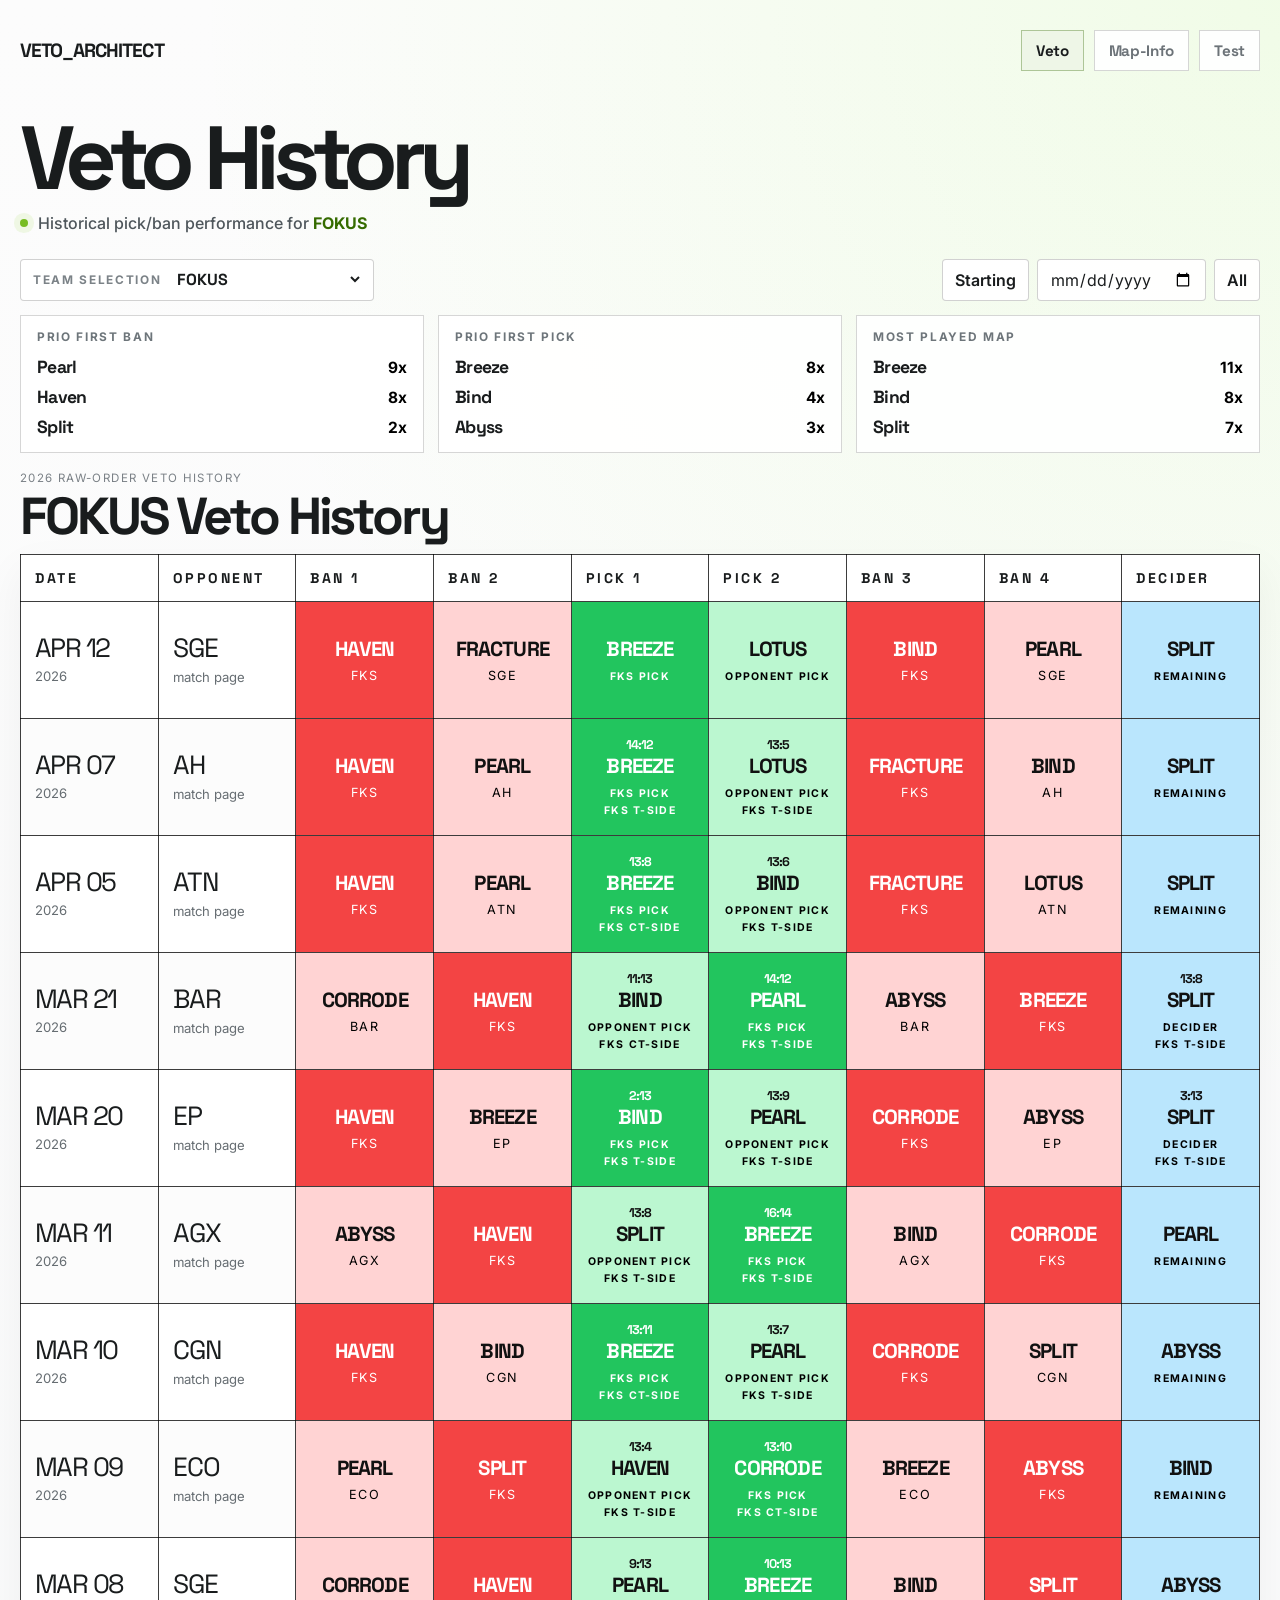
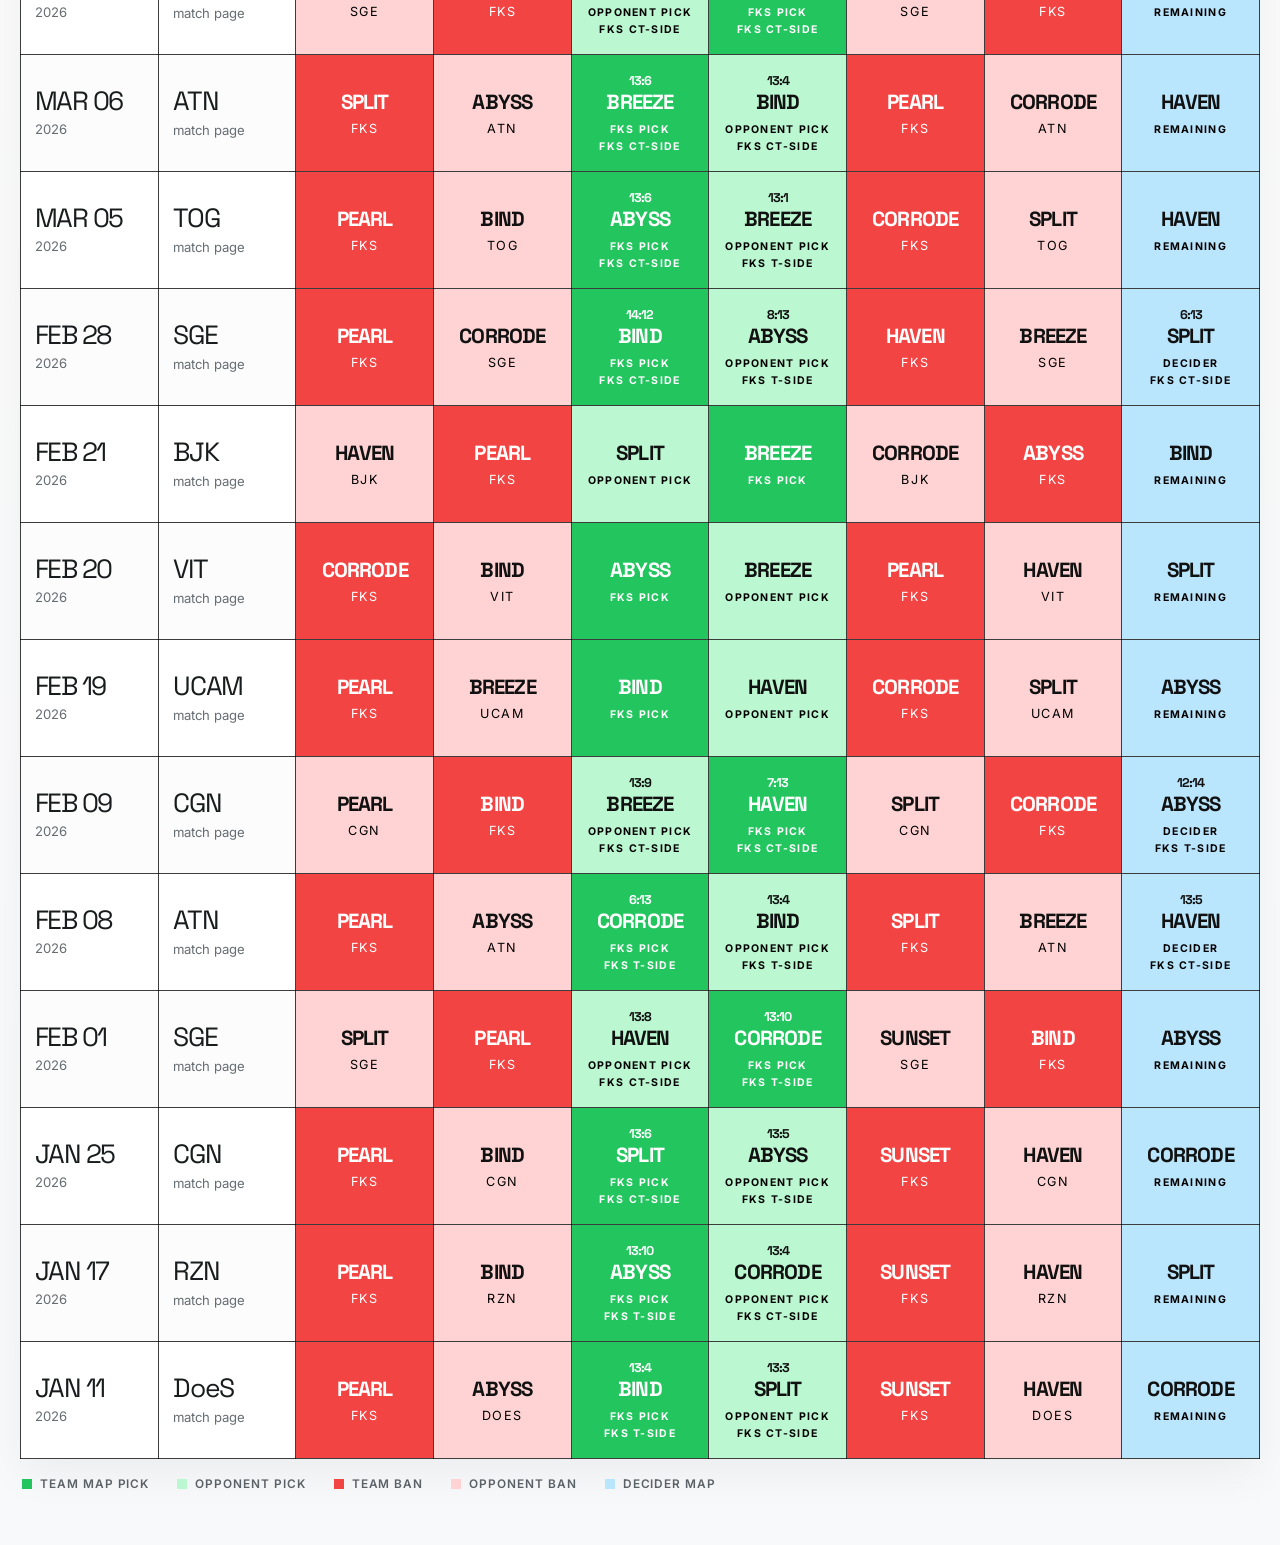
==== index.html @ ed79a69a "remove SGE and RZN; fix UCAM Breeze site-stats 404 SGE and RZN are not in VCL EMEA 2026 Stage 2. Rem" ====
<!doctype html>
<html lang="en">
  <head>
    <meta charset="UTF-8" />
    <meta name="viewport" content="width=device-width, initial-scale=1.0" />
    <title>Veto History Viewer</title>
    <link rel="preconnect" href="https://fonts.googleapis.com" />
    <link rel="preconnect" href="https://fonts.gstatic.com" crossorigin />
    <link
      href="https://fonts.googleapis.com/css2?family=Space+Grotesk:wght@500;700&family=Inter:wght@400;500;600;700&display=swap"
      rel="stylesheet"
    />
    <link rel="stylesheet" href="./styles.css?v=20260416d" />
  </head>
  <body>
    <div class="page-shell">
      <header class="masthead">
        <div class="brand-row">
          <div class="brand">VETO_ARCHITECT</div>
          <nav class="topnav" aria-label="Primary">
            <button class="view-tab active" id="view-veto" type="button">Veto</button>
            <button class="view-tab" id="view-map" type="button">Map-Info</button>
            <button class="view-tab" id="view-test" type="button">Test</button>
          </nav>
        </div>
      </header>

      <div class="data-error-bar hidden" id="data-error-bar" role="alert">
        <span class="data-error-icon">⚠</span>
        <span class="data-error-msg" id="data-error-msg"></span>
        <button class="data-error-dismiss" id="data-error-dismiss" type="button" aria-label="Dismiss errors">✕</button>
      </div>

      <header class="hero">
        <h1 id="hero-title">Veto History</h1>
        <p class="status-line">
          <span class="status-dot"></span>
          <span id="hero-copy">Historical pick/ban performance for <span class="team-accent" id="hero-team">FOKUS</span></span>
        </p>
      </header>

      <main class="panel">
        <section class="toolbar" id="main-toolbar">
          <div class="toolbar-left">
            <label class="team-select-shell" for="team-select">
              <span class="team-select-label">Team Selection</span>
              <select class="team-select" id="team-select"></select>
            </label>
          </div>
          <div class="side-controls hidden" id="side-controls" aria-label="Side view selector">
            <button class="side-button active" id="side-ct" type="button">CT</button>
            <button class="side-button" id="side-t" type="button">T</button>
          </div>
          <div class="timeframe-controls" id="timeframe-controls">
            <button class="timeframe-button" id="start-button" type="button">Starting</button>
            <input class="timeframe-input" id="start-date" type="date" />
            <button class="timeframe-reset" id="reset-date" type="button">All</button>
          </div>
        </section>

        <section class="table-wrap" id="veto-view">
          <div class="insight-grid" id="insight-grid">
            <article class="insight-card">
              <p class="insight-label">Prio First Ban</p>
              <div class="insight-list" id="first-ban-list"></div>
            </article>
            <article class="insight-card">
              <p class="insight-label">Prio First Pick</p>
              <div class="insight-list" id="first-pick-list"></div>
            </article>
            <article class="insight-card">
              <p class="insight-label">Most Played Map</p>
              <div class="insight-list" id="most-played-list"></div>
            </article>
          </div>

          <div class="table-headline">
            <div>
              <p class="eyebrow" id="table-subtitle">2026 series</p>
              <h2 id="table-title">Veto History</h2>
            </div>
          </div>

          <div class="table-scroll">
            <table class="history-table">
              <thead>
                <tr>
                  <th>Date</th>
                  <th>Opponent</th>
                  <th>Ban 1</th>
                  <th>Ban 2</th>
                  <th>Pick 1</th>
                  <th>Pick 2</th>
                  <th>Ban 3</th>
                  <th>Ban 4</th>
                  <th>Decider</th>
                </tr>
              </thead>
              <tbody id="history-body"></tbody>
            </table>
          </div>

          <div class="legend legend-bottom">
            <span class="legend-item"><span class="legend-swatch legend-team"></span>Team Map Pick</span>
            <span class="legend-item"><span class="legend-swatch legend-opp-pick"></span>Opponent Pick</span>
            <span class="legend-item"><span class="legend-swatch legend-team-ban"></span>Team Ban</span>
            <span class="legend-item"><span class="legend-swatch legend-opp-ban"></span>Opponent Ban</span>
            <span class="legend-item"><span class="legend-swatch legend-decider"></span>Decider Map</span>
          </div>
        </section>

        <section class="map-info-view hidden" id="map-view">
          <div class="map-warning hidden" id="map-warning"></div>
          <div class="map-info-toolbar" id="map-info-toolbar">
            <div>
              <p class="eyebrow" id="map-module-eyebrow">Sniper First-Kill Heatmaps</p>
              <h2 class="map-info-title" id="map-info-title">Map Info</h2>
              <p class="map-info-copy" id="map-info-copy"></p>
            </div>
            <div class="map-controls">
              <div class="map-kill-legend-box"><span class="kill-legend-red">RED</span> = KILLER - <span class="kill-legend-blue">BLUE</span> = VICTIM</div>
              <details class="player-filter-shell" id="player-filter-shell">
                <summary class="player-filter-summary-row">
                  <span class="map-select-label">Players</span>
                  <span class="player-filter-summary" id="player-filter-summary">All</span>
                </summary>
                <div class="player-filter-menu">
                  <div class="player-filter-actions">
                    <button class="player-filter-action" id="player-filter-all" type="button">All</button>
                    <button class="player-filter-action" id="player-filter-none" type="button">None</button>
                  </div>
                  <div class="player-filter-list" id="player-filter-list"></div>
                </div>
              </details>
              <label class="map-select-shell" for="fk-type-select">
                <span class="map-select-label">FK Type</span>
                <select class="map-select" id="fk-type-select">
                  <option value="operator">Sniper FK</option>
                  <option value="all">All FK</option>
                </select>
              </label>
              <label class="map-select-shell" for="map-select">
                <span class="map-select-label">Map</span>
                <select class="map-select" id="map-select"></select>
              </label>
            </div>
          </div>

          <div class="map-placeholder hidden" id="map-placeholder"></div>

          <div class="heatmap-grid" id="heatmap-grid">
            <article class="heatmap-card">
              <div class="heatmap-card-head">
                <div>
                  <p class="heatmap-side-label heatmap-side-label-ct" id="ct-side-label">CT-SIDE</p>
                  <h3 id="ct-heat-title">Sniper First-Kill Positions</h3>
                </div>
                <p class="heatmap-count" id="ct-count">0 samples</p>
              </div>
              <div class="heatmap-canvas-wrap">
                <div class="heatmap-canvas" id="ct-heatmap"></div>
              </div>
            </article>

            <article class="heatmap-card">
              <div class="heatmap-card-head">
                <div>
                  <p class="heatmap-side-label heatmap-side-label-t" id="t-side-label">T-SIDE</p>
                  <h3 id="t-heat-title">Sniper First-Kill Positions</h3>
                </div>
                <p class="heatmap-count" id="t-count">0 samples</p>
              </div>
              <div class="heatmap-canvas-wrap">
                <div class="heatmap-canvas" id="t-heatmap"></div>
              </div>
            </article>
          </div>

          <div class="map-sample-card" id="map-sample-card"></div>

          <div class="defensive-module hidden" id="defensive-module">
            <div class="defensive-header">
              <div>
                <h2 class="map-info-title" id="defensive-title"></h2>
              </div>
              <div class="defensive-controls">
                <span id="fks-new-roster-hint" class="fks-new-roster-hint hidden">NEW ROSTER shows only the data of games where cullum played</span>
                <button type="button" id="fks-new-roster-btn" class="fks-new-roster-btn hidden">NEW ROSTER</button>
                <label class="map-select-shell" for="defensive-map-select">
                  <span class="map-select-label">Map</span>
                  <select class="map-select" id="defensive-map-select"></select>
                </label>
              </div>
            </div>
            <div class="defensive-panels" id="defensive-panels"></div>
            <div class="defensive-player-controls" id="defensive-player-controls">
              <button class="defensive-player-action" id="defensive-player-all" type="button">All</button>
              <button class="defensive-player-action" id="defensive-player-none" type="button">None</button>
              <div class="defensive-player-row" id="defensive-player-row"></div>
            </div>
            <div class="map-sample-card" id="defensive-sample-card"></div>
          </div>
        </section>

      </main>
    </div>

    <script src="./data.js?v=20260420a"></script>
    <script src="./pick-meta.js?v=20260420a"></script>
    <script src="./extra-data.js?v=20260420a"></script>
    <script src="./extra-pick-meta.js?v=20260420a"></script>
    <script src="./extra-score-meta.js?v=20260420a"></script>
    <script src="./extra-row-meta.js?v=20260420a"></script>
    <script src="./map-info-data.js?v=20260420a"></script>
    <script src="./extra-map-info-data.js?v=20260420a"></script>
    <script src="./defensive-early-data.js?v=20260420a"></script>
    <script src="./map-control-data.js?v=20260420a"></script>
    <script src="./fks-map-control-data.js?v=20260420a"></script>
    <script src="./ep-map-control-data.js?v=20260512a"></script>
    <script src="./jl-map-control-data.js?v=20260513a"></script>
    <script src="./wip-map-control-data.js?v=20260513a"></script>
    <script src="./nvj-map-control-data.js?v=20260513b"></script>
    <script src="./tl-map-control-data.js?v=20260513b"></script>
    <script src="./m1r-map-control-data.js?v=20260513b"></script>
    <script src="./bar-map-control-data.js?v=20260513c"></script>
    <script src="./bjk-map-control-data.js?v=20260513c"></script>
    <script src="./rb-map-control-data.js?v=20260513c"></script>
    <script src="./ucam-map-control-data.js?v=20260513c"></script>
    <script src="./app.js?v=20260513c"></script>
  </body>
</html>
---- styles.css ----
:root {
  --bg: #f8f9fa;
  --surface: #ffffff;
  --surface-low: #f3f4f5;
  --surface-high: #e1e3e4;
  --ink: #191c1d;
  --muted: #666d72;
  --accent: #356b00;
  --accent-soft: rgba(158, 255, 81, 0.12);
  --ban-team: #f34444;
  --ban-opp: #ffd3d3;
  --pick-team: #22c55e;
  --pick-opp: #bbf7d0;
  --decider: #bae6fd;
  --black-line: rgba(0, 0, 0, 0.76);
}

* {
  box-sizing: border-box;
}

html {
  color-scheme: light;
}

body {
  margin: 0;
  min-height: 100vh;
  font-family: "Inter", sans-serif;
  color: var(--ink);
  background:
    radial-gradient(circle at top right, var(--accent-soft), transparent 32%),
    linear-gradient(180deg, #fcfcfc 0%, var(--bg) 100%);
}

.brand,
.hero h1,
.table-headline h2,
.history-table th,
.date-label,
.opponent-name,
.map-name {
  font-family: "Space Grotesk", sans-serif;
}

.brand {
  font-size: 1.2rem;
  font-weight: 700;
  letter-spacing: -0.05em;
}

.topnav {
  display: flex;
  align-items: center;
  gap: 10px;
}

.view-tab {
  border: 1px solid rgba(0, 0, 0, 0.16);
  background: rgba(255, 255, 255, 0.94);
  color: #6c7378;
  font-family: "Space Grotesk", sans-serif;
  font-size: 0.95rem;
  font-weight: 700;
  letter-spacing: -0.02em;
  padding: 10px 14px;
  cursor: pointer;
}

.view-tab.active {
  color: var(--ink);
  background: #eef6e7;
  border-color: rgba(53, 107, 0, 0.35);
}

.page-shell {
  width: min(1480px, calc(100vw - 40px));
  margin: 0 auto;
  padding: 18px 0 54px;
}

.masthead {
  margin-bottom: 28px;
}

.brand-row {
  min-height: 64px;
  display: flex;
  align-items: center;
  justify-content: space-between;
  gap: 20px;
}

.hero {
  padding: 8px 0 26px;
}

.hero h1 {
  margin: 0;
  font-size: clamp(3.7rem, 7vw, 5.8rem);
  line-height: 0.9;
  letter-spacing: -0.08em;
}

.status-line {
  margin: 14px 0 0;
  display: flex;
  align-items: center;
  gap: 10px;
  color: #4e565b;
  font-weight: 500;
}

.status-dot {
  width: 8px;
  height: 8px;
  border-radius: 50%;
  background: #77bc22;
  box-shadow: 0 0 0 6px rgba(144, 213, 63, 0.12);
}

.team-accent {
  color: var(--accent);
  font-weight: 700;
}

.panel {
  background: transparent;
  border: none;
  box-shadow: none;
}

.toolbar {
  display: flex;
  align-items: center;
  justify-content: space-between;
  gap: 20px;
  margin-bottom: 14px;
}

.toolbar-left {
  display: flex;
  align-items: center;
  gap: 14px;
  min-width: 260px;
}

.side-controls {
  display: inline-flex;
  align-items: center;
  gap: 8px;
}

.side-button {
  min-width: 74px;
  min-height: 42px;
  border: 1px solid rgba(0, 0, 0, 0.2);
  background: rgba(255, 255, 255, 0.95);
  color: #111;
  font-family: "Space Grotesk", sans-serif;
  font-size: 1.4rem;
  line-height: 1;
  font-weight: 700;
  cursor: pointer;
}

.side-button.active {
  background: #111;
  color: #fff;
  border-color: #111;
}

.team-select-shell,
.timeframe-button,
.timeframe-reset,
.timeframe-input {
  border: 1px solid rgba(0, 0, 0, 0.18);
  border-radius: 4px;
  min-height: 42px;
  background: rgba(255, 255, 255, 0.95);
  color: var(--ink);
}

.team-select-shell {
  display: inline-flex;
  align-items: center;
  gap: 12px;
  padding: 7px 10px 7px 12px;
}

.team-select-label,
.map-select-label {
  color: #7b8287;
  font-size: 0.74rem;
  font-weight: 700;
  letter-spacing: 0.14em;
  text-transform: uppercase;
}

.team-select,
.map-select {
  border: none;
  background: transparent;
  color: var(--ink);
  font-family: "Space Grotesk", sans-serif;
  font-size: 1rem;
  font-weight: 700;
  min-width: 190px;
}

.team-select:focus,
.map-select:focus {
  outline: none;
}

.timeframe-button:hover,
.timeframe-reset:hover {
  border-color: rgba(53, 107, 0, 0.28);
}

.timeframe-controls {
  display: inline-flex;
  align-items: center;
  gap: 8px;
  flex-wrap: wrap;
}

.timeframe-button,
.timeframe-reset {
  padding: 9px 12px;
  font: inherit;
  font-weight: 600;
  cursor: pointer;
}

.timeframe-input {
  min-width: 164px;
  padding: 9px 12px;
  font: inherit;
}

.table-wrap {
  background: transparent;
}

.insight-grid {
  display: grid;
  grid-template-columns: repeat(3, minmax(0, 1fr));
  gap: 14px;
  margin-bottom: 18px;
}

.insight-card {
  background: rgba(255, 255, 255, 0.94);
  border: 1px solid rgba(0, 0, 0, 0.16);
  padding: 14px 16px;
  min-height: 118px;
}

.insight-label {
  margin: 0 0 12px;
  color: #6d757a;
  font-size: 0.74rem;
  font-weight: 700;
  letter-spacing: 0.14em;
  text-transform: uppercase;
}

.insight-list {
  display: flex;
  flex-direction: column;
  gap: 8px;
}

.insight-row {
  display: flex;
  justify-content: space-between;
  align-items: baseline;
  gap: 12px;
}

.insight-map {
  font-family: "Space Grotesk", sans-serif;
  font-size: 1.1rem;
  font-weight: 700;
  letter-spacing: -0.04em;
}

.insight-count {
  color: #000000;
  font-size: 0.968rem;
  font-weight: 700;
}

.insight-empty {
  color: #7a8086;
  font-size: 0.9rem;
}

.table-headline {
  margin-bottom: 14px;
}

.eyebrow {
  margin: 0 0 8px;
  color: #7a8086;
  text-transform: uppercase;
  letter-spacing: 0.12em;
  font-size: 0.72rem;
}

.table-headline h2 {
  margin: 0;
  font-size: 3.25rem;
  line-height: 0.92;
  letter-spacing: -0.06em;
}

.table-scroll {
  overflow-x: auto;
  background: var(--surface);
  box-shadow: 0 16px 40px rgba(25, 28, 29, 0.05);
}

.history-table {
  width: 100%;
  min-width: 1180px;
  border-collapse: collapse;
  background: var(--surface);
  table-layout: fixed;
}

.history-table th,
.history-table td {
  border: 1px solid var(--black-line);
}

.history-table thead th {
  padding: 14px 14px;
  font-size: 0.88rem;
  text-transform: uppercase;
  letter-spacing: 0.18em;
  text-align: left;
  background: var(--surface);
}

.history-table tbody td {
  padding: 0;
  background: var(--surface);
  vertical-align: stretch;
}

.history-table tbody tr:nth-child(even) td {
  background: #fcfcfc;
}

.date-cell,
.opponent-cell-wrap {
  min-height: 116px;
  display: flex;
  flex-direction: column;
  justify-content: center;
  padding: 18px 14px;
}

.date-label {
  display: inline-block;
  font-size: 1.65rem;
  line-height: 0.88;
  letter-spacing: -0.06em;
}

.year-tag {
  display: block;
  margin-top: 7px;
  color: var(--muted);
  font-size: 0.82rem;
}

.opponent-cell {
  width: 150px;
}

.opponent-name {
  margin: 0;
  font-size: 1.65rem;
  line-height: 0.94;
  letter-spacing: -0.04em;
}

.source-link {
  display: inline-block;
  margin-top: 8px;
  color: var(--muted);
  font-size: 0.82rem;
  text-decoration: none;
}

.source-link:hover {
  color: var(--ink);
}

.map-cell {
  min-width: 144px;
}

.map-pill {
  min-height: 116px;
  display: flex;
  flex-direction: column;
  align-items: center;
  justify-content: center;
  padding: 12px 10px 10px;
  text-align: center;
  background-clip: padding-box;
}

.map-pill.team.ban {
  background: var(--ban-team);
}

.map-pill.opp.ban {
  background: var(--ban-opp);
}

.map-pill.team.pick {
  background: var(--pick-team);
}

.map-pill.opp.pick {
  background: var(--pick-opp);
}

.map-pill.decider {
  background: var(--decider);
}

.map-name {
  margin: 0;
  font-size: 1.28rem;
  line-height: 0.96;
  letter-spacing: -0.04em;
  color: #111111;
  text-transform: uppercase;
  font-weight: 700;
}

.map-pill.team.ban .map-name,
.map-pill.team.pick .map-name {
  color: #ffffff;
}

.map-score {
  margin: 0 0 6px;
  font-family: "Space Grotesk", sans-serif;
  font-size: 12.7px;
  line-height: 0.9;
  letter-spacing: -0.08em;
  font-weight: 700;
  color: #111111;
}

.map-pill.team.pick .map-score {
  color: #ffffff;
}

.step-meta,
.step-side {
  font-size: 0.66rem;
  text-transform: uppercase;
  letter-spacing: 0.12em;
  color: #000000;
  font-weight: 700;
}

.step-meta {
  margin-top: 10px;
}

.step-side {
  margin-top: 4px;
}

.map-pill.team.pick .step-meta,
.map-pill.team.pick .step-side {
  color: #ffffff;
}

.owner-tag {
  margin-top: 8px;
  font-size: 0.79rem;
  text-transform: uppercase;
  letter-spacing: 0.12em;
  color: #000000;
}

.map-pill.team.ban .owner-tag,
.map-pill.team.pick .owner-tag {
  color: #ffffff;
}

.hidden {
  display: none !important;
}

.map-info-view {
  display: flex;
  flex-direction: column;
  gap: 18px;
}

.defensive-module {
  display: flex;
  flex-direction: column;
  gap: 12px;
}

.defensive-header {
  display: flex;
  align-items: flex-end;
  justify-content: space-between;
  gap: 14px;
}

.defensive-controls {
  display: inline-flex;
  align-items: center;
  gap: 10px;
  flex-wrap: wrap;
  justify-content: flex-end;
}

.fks-new-roster-hint {
  font-size: 0.75rem;
  color: #667;
  font-style: italic;
  white-space: nowrap;
}

.fks-new-roster-btn {
  border: 1px solid rgba(0, 0, 0, 0.15);
  background: #f0f0f0;
  color: #aaa;
  font: inherit;
  font-size: 0.78rem;
  font-weight: 700;
  letter-spacing: 0.06em;
  min-height: 32px;
  padding: 5px 12px;
  cursor: pointer;
  border-radius: 4px;
}

.fks-new-roster-btn.active {
  background: #22c55e;
  color: #fff;
  border-color: #16a34a;
}

.defensive-panels {
  display: flex;
  flex-direction: column;
  gap: 14px;
}

.early-positioning-layout {
  position: relative;
}

.early-player-sidebar {
  position: absolute;
  right: 100%;
  top: 0;
  margin-right: 10px;
  width: 150px;
  display: flex;
  flex-direction: column;
  gap: 5px;
}

.early-player-actions {
  display: flex;
  gap: 5px;
  margin-bottom: 4px;
}

.defensive-topic {
  display: flex;
  flex-direction: column;
  gap: 8px;
}

.defensive-topic-title {
  margin: 0;
  font-family: "Space Grotesk", sans-serif;
  font-size: clamp(1.5rem, 2.3vw, 2.4rem);
  line-height: 1;
  letter-spacing: -0.03em;
  cursor: help;
}

.defensive-topic-grid {
  display: grid;
  grid-template-columns: repeat(3, minmax(0, 1fr));
  gap: 10px;
}

.defensive-topic-grid-support {
  grid-template-columns: repeat(2, minmax(0, 1fr));
}

.defensive-triple-columns {
  display: grid;
  grid-template-columns: repeat(3, minmax(0, 1fr));
  gap: 10px;
}

.rotation-player-chip-row {
  display: flex;
  flex-wrap: wrap;
  align-items: center;
  gap: 4px;
  padding: 6px 10px;
  border-bottom: 1px solid rgba(255,255,255,0.07);
}
.rotation-player-chip-row .early-player-sidebar {
  display: contents;
}
.rotation-player-chip-row .early-player-actions {
  display: flex;
  gap: 4px;
}

.rotation-window-controls {
  display: flex;
  flex-wrap: wrap;
  gap: 6px;
  margin-bottom: 8px;
}

.rotation-window-btn {
  padding: 4px 10px;
  font-size: 0.72rem;
  font-family: inherit;
  font-weight: 600;
  border: 1.5px solid rgba(0,0,0,0.3);
  border-radius: 4px;
  background: rgba(0,0,0,0.07);
  color: rgba(0,0,0,0.7);
  cursor: pointer;
  letter-spacing: 0.02em;
  transition: background 0.15s, color 0.15s, border-color 0.15s;
}

.rotation-window-btn:hover {
  background: rgba(0,0,0,0.13);
  border-color: rgba(0,0,0,0.5);
  color: rgba(0,0,0,0.9);
}

.rotation-window-btn.active {
  background: #2563eb;
  border-color: #1d4ed8;
  color: #fff;
  box-shadow: 0 0 0 1px #2563eb;
}

.rotation-svg {
  position: absolute;
  inset: 0;
  width: 100%;
  height: 100%;
  z-index: 2;
  pointer-events: none;
}

.defensive-support-columns {
  display: grid;
  grid-template-columns: repeat(2, minmax(0, 1fr));
  gap: 10px;
}

.defensive-card-compact .defensive-map-wrap {
  display: flex;
  justify-content: flex-start;
}

.defensive-card-compact .defensive-map {
  width: 35%;
}

.retake-site-chip-row {
  display: flex;
  align-items: center;
  flex-wrap: wrap;
  gap: 6px;
  margin-bottom: 6px;
}

.retake-site-chip {
  display: inline-flex;
  align-items: center;
  min-height: 20px;
  padding: 2px 8px;
  border: 1px solid rgba(0, 0, 0, 0.2);
  border-radius: 999px;
  background: rgba(255, 255, 255, 0.95);
  font-size: 0.72rem;
  font-weight: 700;
  letter-spacing: 0.04em;
}

.retake-site-chip-A {
  color: #b02b2b;
}

.retake-site-chip-B {
  color: #2454ca;
}

.retake-site-chip-C {
  color: #0d7c4b;
}

.retake-site-tag {
  position: absolute;
  z-index: 4;
  font-size: 0.58rem;
  font-weight: 800;
  letter-spacing: 0.03em;
  text-shadow: 0 1px 2px rgba(0, 0, 0, 0.45);
  pointer-events: none;
}

.retake-site-tag-A {
  color: #ffb6b6;
}

.retake-site-tag-B {
  color: #a7c5ff;
}

.retake-site-tag-C {
  color: #9bf0c8;
}

.retake-player-legend {
  position: absolute;
  bottom: 6px;
  right: 6px;
  z-index: 10;
  display: flex;
  flex-direction: column;
  gap: 3px;
  padding: 5px 7px;
  background: rgba(10, 10, 10, 0.72);
  border-radius: 4px;
  pointer-events: none;
}

.retake-legend-item {
  display: flex;
  align-items: center;
  gap: 5px;
}

.retake-legend-dot {
  width: 10px;
  height: 10px;
  border-radius: 50%;
  flex-shrink: 0;
  border: 1px solid rgba(255,255,255,0.5);
}

.retake-legend-name {
  font-size: 0.82rem;
  color: #e8e8e8;
  font-weight: 500;
  white-space: nowrap;
}

.site-stats-wrap {
  margin-bottom: 14px;
  width: 100%;
}

.site-stats-table {
  width: 100%;
  border-collapse: collapse;
  font-size: 0.9rem;
  font-family: inherit;
  table-layout: fixed;
}

.site-stats-table thead tr {
  border-bottom: 2px solid rgba(0, 0, 0, 0.18);
}

.site-stats-table th {
  padding: 6px 10px;
  text-align: left;
  font-size: 0.78rem;
  font-weight: 700;
  letter-spacing: 0.07em;
  color: #555;
  text-transform: uppercase;
  white-space: nowrap;
  border-right: 1px solid rgba(0, 0, 0, 0.13);
}

.site-stats-table th:last-child {
  border-right: none;
}

.site-stats-table td {
  padding: 6px 10px;
  white-space: nowrap;
  color: #1a1a1a;
  border-bottom: 1px solid rgba(0, 0, 0, 0.07);
  border-right: 1px solid rgba(0, 0, 0, 0.13);
}

.site-stats-table td:last-child {
  border-right: none;
}

.site-stats-table tbody tr:last-child td {
  border-bottom: none;
}

.sst-site {
  font-weight: 800;
  font-size: 1.02rem;
  width: 28px;
}

.sst-site-A { color: #c0302d; }
.sst-site-B { color: #2454ca; }
.sst-site-C { color: #0a7a45; }

.defensive-topic-divider {
  height: 1px;
  width: 100%;
  background: linear-gradient(90deg, rgba(0, 0, 0, 0.05), rgba(0, 0, 0, 0.28), rgba(0, 0, 0, 0.05));
}

.defensive-card {
  background: rgba(255, 255, 255, 0.97);
  border: 1px solid rgba(0, 0, 0, 0.2);
  padding: 8px;
}

.defensive-card-head {
  display: flex;
  justify-content: space-between;
  align-items: flex-start;
  gap: 10px;
  margin-bottom: 6px;
}

.defensive-card-head h3 {
  margin: 0;
  font-family: "Space Grotesk", sans-serif;
  font-size: 1.05rem;
  line-height: 1;
  letter-spacing: -0.04em;
}

.defensive-card-meta {
  margin: 0;
  color: #646c71;
  font-size: 0.78rem;
}

.defensive-map-wrap {
  display: block;
}

.defensive-map {
  position: relative;
  width: 100%;
  aspect-ratio: 1 / 1;
  border: 1px solid rgba(0, 0, 0, 0.24);
  background: #808080;
}

.defensive-map .heat-layer-frame {
  position: absolute;
}

.defensive-player-controls {
  display: flex;
  align-items: center;
  gap: 10px;
  flex-wrap: wrap;
}

.defensive-player-action {
  border: 1px solid rgba(0, 0, 0, 0.2);
  background: #f7f9fa;
  color: #21292d;
  font: inherit;
  font-size: 0.84rem;
  font-weight: 700;
  min-height: 30px;
  padding: 5px 10px;
  cursor: pointer;
}

.defensive-player-row {
  display: flex;
  align-items: center;
  gap: 8px;
  flex-wrap: wrap;
}

.defensive-player-chip {
  display: inline-flex;
  align-items: center;
  gap: 7px;
  border: 1px solid rgba(0, 0, 0, 0.2);
  background: rgba(255, 255, 255, 0.95);
  color: #1f2528;
  min-height: 30px;
  padding: 5px 10px;
  font-size: 0.99rem;
  font-weight: 600;
  cursor: pointer;
}

.defensive-player-chip.off {
  opacity: 0.35;
}

.defensive-player-chip-dot {
  width: 9.2px;
  height: 9.2px;
  border-radius: 50%;
  border: 1px solid rgba(255, 255, 255, 0.9);
  flex-shrink: 0;
}

.map-info-toolbar {
  display: flex;
  justify-content: space-between;
  align-items: flex-end;
  gap: 20px;
}

.map-controls {
  display: inline-flex;
  align-items: center;
  gap: 10px;
  flex-wrap: wrap;
  justify-content: flex-end;
}

.map-kill-legend-box {
  display: inline-flex;
  align-items: center;
  justify-content: center;
  min-height: 40px;
  padding: 8px 14px;
  border: 1px solid rgba(0, 0, 0, 0.18);
  border-radius: 4px;
  background: rgba(255, 255, 255, 0.95);
  color: #1f2528;
  font-size: 0.84rem;
  font-weight: 700;
  letter-spacing: 0.08em;
  text-transform: uppercase;
}

.kill-legend-red {
  color: #d61f1f;
}

.kill-legend-blue {
  color: #1d64d6;
}

.map-info-title {
  margin: 0;
  font-family: "Space Grotesk", sans-serif;
  font-size: 2.7rem;
  line-height: 0.95;
  letter-spacing: -0.06em;
}

.map-info-copy {
  margin: 10px 0 0;
  color: #61686d;
  font-size: 0.98rem;
}

.map-select-shell {
  display: inline-flex;
  align-items: center;
  gap: 12px;
  padding: 8px 12px;
  background: rgba(255, 255, 255, 0.95);
  border: 1px solid rgba(0, 0, 0, 0.18);
  border-radius: 4px;
}

.player-filter-shell {
  min-width: 220px;
  max-width: 260px;
  border: 1px solid rgba(0, 0, 0, 0.18);
  border-radius: 4px;
  background: rgba(255, 255, 255, 0.95);
}

.player-filter-shell > summary {
  list-style: none;
}

.player-filter-shell > summary::-webkit-details-marker {
  display: none;
}

.player-filter-summary-row {
  min-height: 40px;
  display: flex;
  align-items: center;
  justify-content: space-between;
  gap: 12px;
  padding: 8px 12px;
  cursor: pointer;
}

.player-filter-summary {
  color: #1f2528;
  font-family: "Space Grotesk", sans-serif;
  font-weight: 700;
  letter-spacing: -0.02em;
  font-size: 0.98rem;
}

.player-filter-menu {
  border-top: 1px solid rgba(0, 0, 0, 0.1);
  padding: 10px 12px;
  background: rgba(255, 255, 255, 0.98);
}

.player-filter-actions {
  display: flex;
  align-items: center;
  gap: 8px;
  margin-bottom: 10px;
}

.player-filter-action {
  border: 1px solid rgba(0, 0, 0, 0.18);
  background: #f7f9fa;
  color: #21292d;
  font: inherit;
  font-size: 0.82rem;
  font-weight: 700;
  min-height: 28px;
  padding: 4px 10px;
  cursor: pointer;
}

.player-filter-action:hover {
  border-color: rgba(53, 107, 0, 0.28);
}

.player-filter-list {
  display: flex;
  flex-direction: column;
  gap: 6px;
  max-height: 190px;
  overflow-y: auto;
  padding-right: 2px;
}

.player-filter-item {
  display: inline-flex;
  align-items: center;
  gap: 8px;
  color: #20272b;
  font-size: 0.86rem;
}

.player-filter-item .player-color-dot {
  width: 8px;
  height: 8px;
  border-radius: 50%;
  border: 1px solid rgba(255, 255, 255, 0.9);
}

.player-filter-item input {
  margin: 0;
}

.player-filter-empty {
  color: #70777c;
  font-size: 0.82rem;
}

.map-sample-card,
.map-warning,
.map-placeholder {
  background: rgba(255, 255, 255, 0.94);
  border: 1px solid rgba(0, 0, 0, 0.16);
  padding: 16px 18px;
}

.map-sample-card {
  margin-top: 18px;
}

.map-sample-label {
  margin: 0 0 12px;
  color: #70777c;
  font-size: 0.75rem;
  font-weight: 700;
  letter-spacing: 0.14em;
  text-transform: uppercase;
}

.sample-chip-list {
  display: flex;
  flex-wrap: wrap;
  gap: 8px;
}

.sample-chip {
  display: inline-flex;
  align-items: center;
  min-height: 30px;
  padding: 6px 10px;
  border: 1px solid rgba(0, 0, 0, 0.14);
  background: #f4f6f7;
  font-size: 0.82rem;
  color: #303538;
}

.data-error-bar {
  display: flex;
  align-items: flex-start;
  gap: 10px;
  padding: 8px 16px;
  background: #fff4f4;
  border-bottom: 1.5px solid rgba(155, 45, 45, 0.32);
  color: #7c2020;
  font-size: 0.82rem;
  line-height: 1.45;
}
.data-error-bar.hidden { display: none; }
.data-error-icon { flex-shrink: 0; margin-top: 1px; }
.data-error-msg { flex: 1; word-break: break-word; }
.data-error-dismiss {
  background: none;
  border: none;
  color: inherit;
  cursor: pointer;
  font-size: 0.9rem;
  line-height: 1;
  padding: 2px 4px;
  opacity: 0.65;
  flex-shrink: 0;
  margin-top: 1px;
}
.data-error-dismiss:hover { opacity: 1; }

.map-warning {
  color: #9b2d2d;
  background: #fff4f4;
  border-color: rgba(155, 45, 45, 0.22);
  line-height: 1.45;
  padding: 8px 12px;
  font-size: 0.86rem;
}

.calibration-panel {
  background: rgba(255, 255, 255, 0.96);
  border: 1px solid rgba(0, 0, 0, 0.16);
  padding: 16px 18px;
}

.calibration-head {
  display: flex;
  align-items: flex-start;
  justify-content: space-between;
  gap: 18px;
}

.calibration-title {
  margin: 0;
  font-family: "Space Grotesk", sans-serif;
  font-size: 1.5rem;
  line-height: 0.96;
  letter-spacing: -0.04em;
}

.calibration-copy {
  margin: 8px 0 0;
  color: #666d72;
}

.calibration-actions {
  display: flex;
  align-items: center;
  gap: 10px;
  flex-wrap: wrap;
}

.calibration-button {
  border: 1px solid rgba(0, 0, 0, 0.18);
  background: #eef6e7;
  color: var(--ink);
  font: inherit;
  font-weight: 700;
  min-height: 40px;
  padding: 8px 14px;
  cursor: pointer;
}

.calibration-button.secondary {
  background: rgba(255, 255, 255, 0.95);
}

.calibration-button.active {
  border-color: rgba(53, 107, 0, 0.35);
  box-shadow: inset 0 0 0 1px rgba(53, 107, 0, 0.12);
}

.calibration-export-wrap {
  margin-top: 16px;
}

.calibration-export-label {
  display: inline-block;
  margin-bottom: 8px;
  color: #6d757a;
  font-size: 0.74rem;
  font-weight: 700;
  letter-spacing: 0.14em;
  text-transform: uppercase;
}

.calibration-export {
  width: 100%;
  min-height: 124px;
  padding: 12px 14px;
  border: 1px solid rgba(0, 0, 0, 0.14);
  background: #f7f9fa;
  color: #1f2426;
  font: 500 0.84rem/1.45 ui-monospace, SFMono-Regular, Consolas, monospace;
  resize: vertical;
}

.map-placeholder h3 {
  margin: 0 0 8px;
  font-family: "Space Grotesk", sans-serif;
  font-size: 1.6rem;
  letter-spacing: -0.04em;
}

.map-placeholder p {
  margin: 0;
  color: #62696f;
}

.heatmap-grid {
  display: grid;
  grid-template-columns: repeat(2, minmax(0, 1fr));
  gap: 18px;
}

.heatmap-card {
  background: rgba(255, 255, 255, 0.97);
  border: 1px solid rgba(0, 0, 0, 0.16);
  padding: 16px;
}

.heatmap-card-head {
  display: flex;
  align-items: flex-start;
  justify-content: space-between;
  gap: 12px;
  margin-bottom: 14px;
}

.heatmap-card-head h3 {
  margin: 4px 0 0;
  font-family: "Space Grotesk", sans-serif;
  font-size: 0.84rem;
  line-height: 0.95;
  letter-spacing: -0.04em;
  text-transform: uppercase;
}

.heatmap-side-label {
  margin: 0;
  font-size: 1.01rem;
  font-weight: 700;
  letter-spacing: 0.04em;
  text-transform: uppercase;
}

.heatmap-side-label-ct {
  color: #1d64d6;
}

.heatmap-side-label-t {
  color: #d12b2b;
}

.heatmap-count {
  margin: 0;
  color: #1c4f17;
  font-size: 0.85rem;
  font-weight: 700;
}

.heatmap-canvas-wrap {
  position: relative;
}

.heatmap-canvas {
  position: relative;
  aspect-ratio: 1318 / 772;
  min-height: 0;
  overflow: hidden;
  background:
    linear-gradient(rgba(0, 0, 0, 0.07) 1px, transparent 1px),
    linear-gradient(90deg, rgba(0, 0, 0, 0.07) 1px, transparent 1px),
    radial-gradient(circle at 50% 50%, rgba(141, 219, 87, 0.2), transparent 44%),
    #f7f9fa;
  background-size: 12.5% 12.5%, 12.5% 12.5%, auto, auto;
  border: 1px solid rgba(0, 0, 0, 0.2);
}

.heatmap-canvas.has-map {
  background:
    linear-gradient(rgba(255, 255, 255, 0.08), rgba(255, 255, 255, 0.08)),
    #0b1014;
}

.heat-layer-frame.has-map {
  background:
    linear-gradient(rgba(255, 255, 255, 0.08), rgba(255, 255, 255, 0.08)),
    #0b1014;
}

.heat-layer {
  position: absolute;
  inset: 0;
  z-index: 2;
}

.heat-map-image {
  position: absolute;
  inset: 0;
  width: 100%;
  height: 100%;
  object-fit: contain;
  object-position: center;
  pointer-events: none;
  user-select: none;
  z-index: 0;
}

.heat-layer-frame {
  position: absolute;
}

.heat-layer-frame.rotate-cw {
  transform: rotate(90deg);
  transform-origin: center center;
}

.heat-links {
  position: absolute;
  inset: 0;
  width: 100%;
  height: 100%;
  pointer-events: none;
  z-index: 1;
}

.heat-link {
  stroke: rgba(255, 36, 36, 0.6);
  stroke-width: 3;
  vector-effect: non-scaling-stroke;
  stroke-linecap: round;
}

.heat-victim-point {
  position: absolute;
  width: 5px;
  height: 5px;
  transform: translate(-50%, -50%);
  border-radius: 999px;
  background: #24c6ff;
  box-shadow:
    0 0 0 1px rgba(255, 255, 255, 0.9),
    0 0 12px rgba(36, 198, 255, 0.9);
  pointer-events: none;
  z-index: 7;
}

.heat-victim-point::after {
  content: none;
}

.heat-point {
  position: absolute;
  width: 10px;
  height: 10px;
  transform: translate(-50%, -50%);
  border: 1.5px solid rgba(255, 255, 255, 0.92);
  border-radius: 999px;
  cursor: pointer;
  z-index: 4;
  background: #d61f1f;
  box-shadow: none;
}

.heat-point.calibration-enabled {
  cursor: grab;
  z-index: 8;
}

.heat-point.calibration-enabled:active {
  cursor: grabbing;
}

.heat-point-label {
  position: absolute;
  left: 50%;
  top: 50%;
  transform: translate(-50%, calc(-50% - 24px));
  display: inline-flex;
  align-items: center;
  justify-content: center;
  min-width: 22px;
  height: 22px;
  padding: 0 6px;
  border: 1px solid rgba(255, 255, 255, 0.86);
  background: rgba(10, 14, 18, 0.92);
  color: #ffffff;
  font-family: "Space Grotesk", sans-serif;
  font-size: 0.82rem;
  font-weight: 700;
  line-height: 1;
}

.heat-point::after {
  content: none;
}

.heat-point:hover {
  filter: saturate(1.15);
}

.heatmap-empty {
  display: grid;
  place-items: center;
  height: 100%;
  padding: 24px;
  text-align: center;
  color: #677076;
  font-size: 0.95rem;
  line-height: 1.45;
}

.heatmap-canvas.has-map .heatmap-empty {
  color: #eff5f9;
  text-shadow: 0 1px 2px rgba(0, 0, 0, 0.65);
}

.heatmap-canvas.has-map .heatmap-empty p {
  max-width: 260px;
  margin: 0;
  padding: 12px 14px;
  background: rgba(7, 11, 15, 0.5);
  border: 1px solid rgba(255, 255, 255, 0.14);
}

.legend-bottom {
  display: flex;
  flex-wrap: wrap;
  gap: 18px 28px;
  padding: 18px 2px 0;
}

.legend-item {
  display: inline-flex;
  align-items: center;
  gap: 8px;
  color: #5a6167;
  font-size: 0.74rem;
  font-weight: 600;
  text-transform: uppercase;
  letter-spacing: 0.08em;
}

.legend-swatch {
  width: 10px;
  height: 10px;
}

.legend-team {
  background: var(--pick-team);
}

.legend-opp-pick {
  background: var(--pick-opp);
}

.legend-team-ban {
  background: var(--ban-team);
}

.legend-opp-ban {
  background: var(--ban-opp);
}

.legend-decider {
  background: var(--decider);
}

@media (max-width: 1080px) {
  .brand-row,
  .toolbar {
    flex-direction: column;
    align-items: stretch;
  }

  .insight-grid {
    grid-template-columns: 1fr;
  }

  .map-info-toolbar,
  .heatmap-grid {
    grid-template-columns: 1fr;
    display: grid;
  }

  .defensive-header {
    flex-direction: column;
    align-items: stretch;
  }

  .map-controls {
    justify-content: flex-start;
  }

  .calibration-head {
    flex-direction: column;
  }
}

@media (max-width: 820px) {
  .page-shell {
    width: min(100vw - 20px, 1480px);
  }

  .topnav {
    flex-wrap: wrap;
    gap: 16px;
  }

  .hero h1 {
    font-size: clamp(3rem, 14vw, 4.4rem);
  }

  .heatmap-canvas {
    min-height: 0;
  }
}

/* ============================================================
   Post-Plant / Retake Module
   ============================================================ */

.postplant-view {
  padding-top: 4px;
}

.pp-module-head {
  margin-bottom: 20px;
}

.pp-subtitle {
  margin: 4px 0 10px;
  color: #4e565b;
  font-size: 0.88rem;
}

.pp-match-chips {
  display: flex;
  gap: 8px;
  flex-wrap: wrap;
}

.pp-match-chip {
  background: rgba(255, 255, 255, 0.94);
  border: 1px solid rgba(0, 0, 0, 0.16);
  padding: 3px 10px;
  font-size: 0.78rem;
  font-weight: 600;
  letter-spacing: 0.02em;
  color: var(--ink);
}

.pp-legend-bar {
  display: flex;
  align-items: center;
  gap: 14px;
  flex-wrap: wrap;
  margin-bottom: 20px;
}

.pp-legend-label {
  font-size: 0.72rem;
  font-weight: 700;
  text-transform: uppercase;
  letter-spacing: 0.12em;
  color: #7a8086;
}

.pp-legend-items {
  display: flex;
  gap: 14px;
  flex-wrap: wrap;
}

.pp-legend-item {
  display: flex;
  align-items: center;
  gap: 6px;
  font-size: 0.82rem;
  font-weight: 600;
  color: var(--ink);
}

.pp-legend-dot {
  width: 10px;
  height: 10px;
  border-radius: 50%;
  border: 1.5px solid rgba(0, 0, 0, 0.2);
  flex-shrink: 0;
}

.pp-grid {
  display: grid;
  grid-template-columns: 1fr 1fr;
  gap: 20px;
}

@media (max-width: 900px) {
  .pp-grid {
    grid-template-columns: 1fr;
  }
}

.pp-panel {
  background: rgba(255, 255, 255, 0.97);
  border: 1px solid rgba(0, 0, 0, 0.2);
  padding: 16px;
  display: flex;
  flex-direction: column;
  gap: 10px;
}

.pp-panel-head {
  display: flex;
  align-items: flex-start;
  justify-content: space-between;
  gap: 10px;
}

.pp-panel-eyebrow {
  margin: 0 0 4px;
  color: #7a8086;
  text-transform: uppercase;
  letter-spacing: 0.12em;
  font-size: 0.72rem;
}

.pp-panel-title {
  margin: 0;
  font-family: "Space Grotesk", sans-serif;
  font-size: 1.3rem;
  font-weight: 700;
  letter-spacing: -0.04em;
  line-height: 1;
}

.pp-panel-title--orange { color: #b37000; }
.pp-panel-title--blue   { color: #1e5f99; }

.pp-panel-count {
  font-size: 0.78rem;
  color: #7a8086;
  font-weight: 600;
  white-space: nowrap;
}

.pp-site-tabs {
  display: flex;
  gap: 4px;
  border-bottom: 1px solid rgba(0, 0, 0, 0.12);
}

.pp-site-tab {
  font: inherit;
  font-size: 0.8rem;
  font-weight: 700;
  letter-spacing: 0.04em;
  padding: 5px 12px;
  border: none;
  border-bottom: 2px solid transparent;
  background: transparent;
  color: #8a9098;
  cursor: pointer;
  margin-bottom: -1px;
}

.pp-site-tab.active {
  color: var(--ink);
  border-bottom-color: var(--accent);
}

.pp-site-tab.pp-tab--orange.active {
  border-bottom-color: #b37000;
}

.pp-map-wrap {
  position: relative;
  width: 100%;
  aspect-ratio: 1 / 1;
  background: #0b1014;
  border: 1px solid rgba(0, 0, 0, 0.3);
  overflow: hidden;
}

.pp-map-img {
  position: absolute;
  inset: 0;
  width: 100%;
  height: 100%;
  object-fit: contain;
  opacity: 0.85;
}

.pp-dot-layer {
  position: absolute;
  inset: 0;
}

.pp-dot {
  position: absolute;
  width: 10px;
  height: 10px;
  border-radius: 50%;
  border: 1.5px solid rgba(255, 255, 255, 0.7);
  transform: translate(-50%, -50%);
  cursor: pointer;
  transition: transform 0.1s;
}

.pp-dot:hover {
  transform: translate(-50%, -50%) scale(1.8);
  z-index: 10;
}

.pp-map-empty {
  position: absolute;
  inset: 0;
  display: flex;
  align-items: center;
  justify-content: center;
  font-size: 0.85rem;
  color: rgba(255, 255, 255, 0.3);
}

.pp-stat-row {
  display: flex;
  gap: 16px;
  font-size: 0.78rem;
  color: #7a8086;
}

.pp-stat-row strong {
  color: var(--ink);
}

.pp-tooltip {
  position: fixed;
  background: rgba(255, 255, 255, 0.98);
  border: 1px solid rgba(0, 0, 0, 0.18);
  box-shadow: 0 4px 16px rgba(0, 0, 0, 0.12);
  padding: 6px 10px;
  font-size: 0.76rem;
  line-height: 1.5;
  color: var(--ink);
  pointer-events: none;
  z-index: 100;
  max-width: 220px;
  display: none;
}
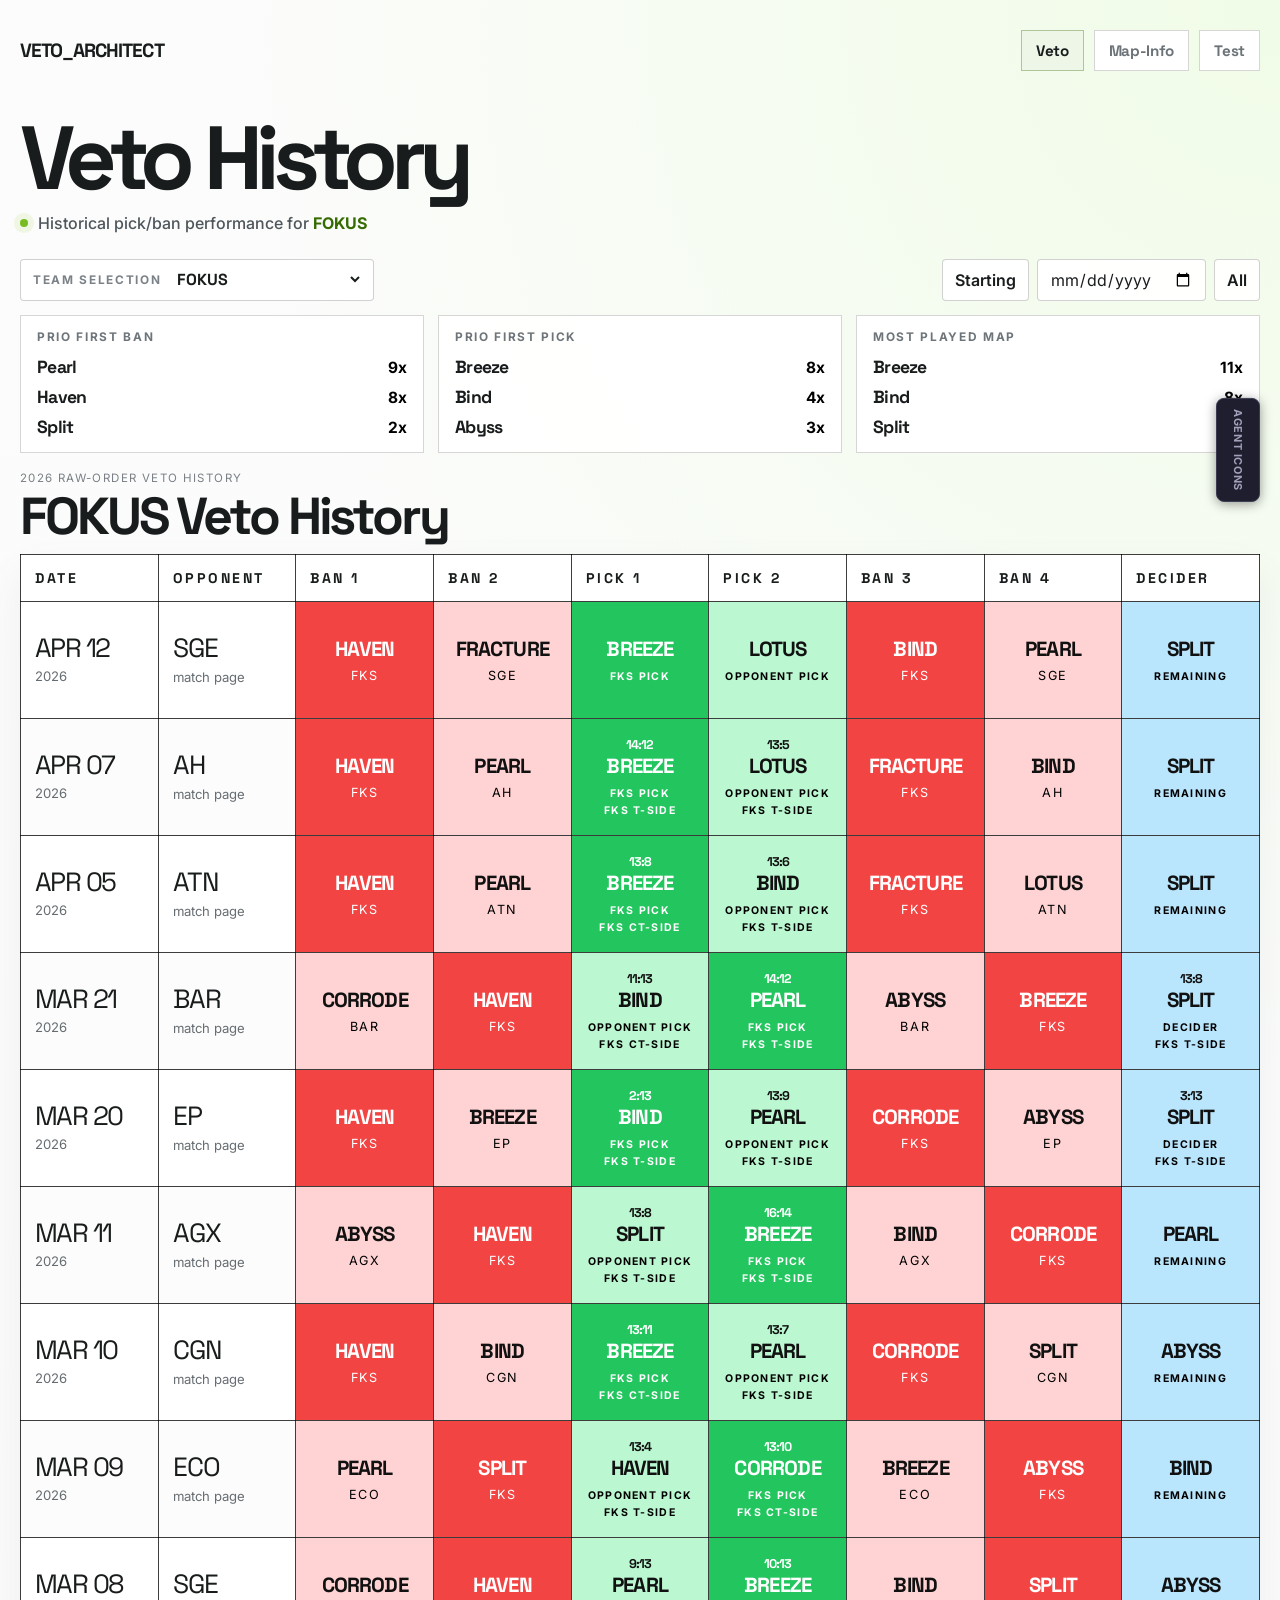
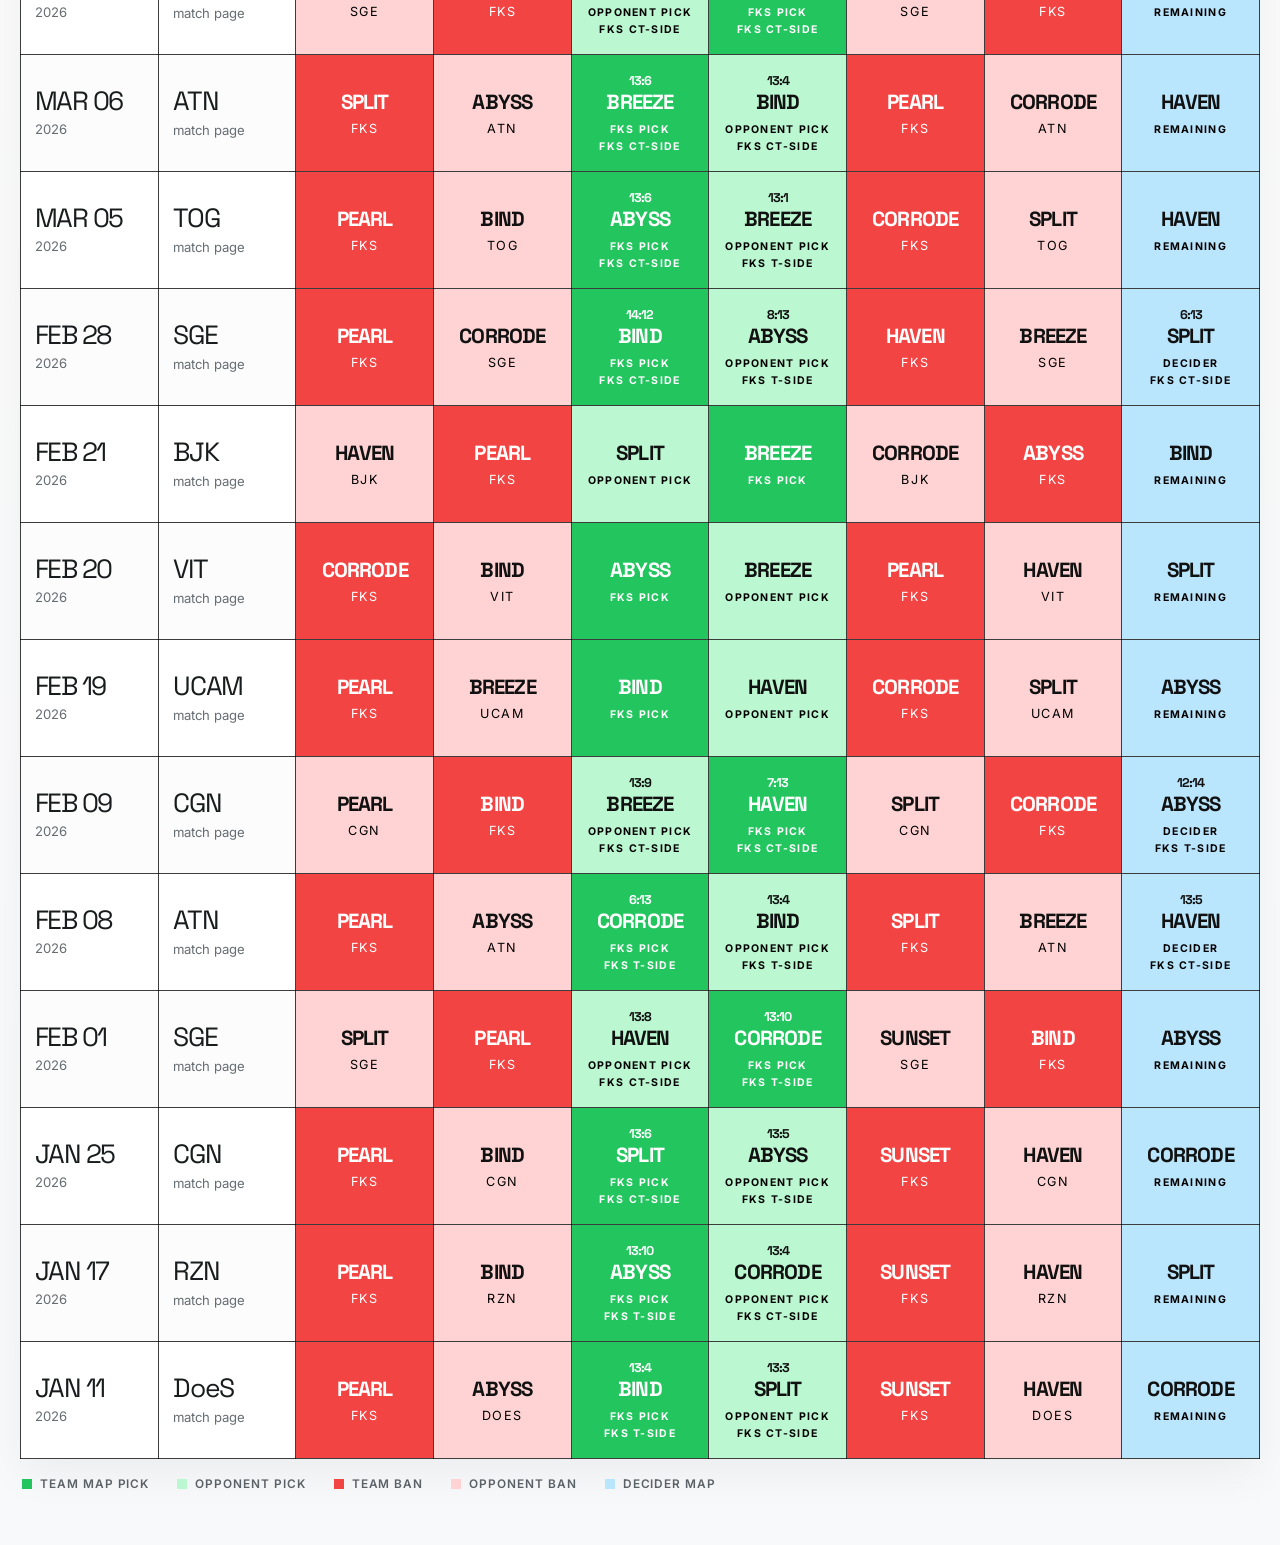
==== commit ca6eb5eb: "Fix player filter for rotation/retake panels; expand BJK veto history to 10 matches from Mar 1 Co-Au" ====
--- a/index.html
+++ b/index.html
@@ -180,8 +180,9 @@
 
           <div class="defensive-module hidden" id="defensive-module">
             <div class="defensive-header">
-              <div>
+              <div class="defensive-title-row">
                 <h2 class="map-info-title" id="defensive-title"></h2>
+                <button type="button" id="agents-btn" class="agents-btn hidden">AGENTS</button>
               </div>
               <div class="defensive-controls">
                 <span id="fks-new-roster-hint" class="fks-new-roster-hint hidden">NEW ROSTER shows only the data of games where cullum played</span>
@@ -207,7 +208,7 @@
 
     <script src="./data.js?v=20260420a"></script>
     <script src="./pick-meta.js?v=20260420a"></script>
-    <script src="./extra-data.js?v=20260420a"></script>
+    <script src="./extra-data.js?v=20260513d"></script>
     <script src="./extra-pick-meta.js?v=20260420a"></script>
     <script src="./extra-score-meta.js?v=20260420a"></script>
     <script src="./extra-row-meta.js?v=20260420a"></script>
@@ -226,6 +227,7 @@
     <script src="./bjk-map-control-data.js?v=20260513c"></script>
     <script src="./rb-map-control-data.js?v=20260513c"></script>
     <script src="./ucam-map-control-data.js?v=20260513c"></script>
+    <button type="button" id="agent-icon-btn" class="agent-icon-fab hidden" aria-label="Toggle agent icons">AGENT ICONS</button>
     <script src="./app.js?v=20260513c"></script>
   </body>
 </html>
--- a/styles.css
+++ b/styles.css
@@ -537,6 +537,40 @@
   white-space: nowrap;
 }
 
+.agent-icon-fab {
+  position: fixed;
+  right: 20px;
+  top: 50%;
+  transform: translateY(-50%);
+  z-index: 200;
+  background: #1e1e2e;
+  color: #a0a0b8;
+  border: 1.5px solid #3a3a52;
+  font: inherit;
+  font-size: 0.68rem;
+  font-weight: 700;
+  letter-spacing: 0.06em;
+  padding: 10px 14px;
+  cursor: pointer;
+  border-radius: 8px;
+  writing-mode: vertical-rl;
+  text-orientation: mixed;
+  box-shadow: 0 2px 12px rgba(0,0,0,0.4);
+  transition: background 0.15s, color 0.15s, border-color 0.15s;
+}
+
+.agent-icon-fab:hover {
+  background: #2a2a40;
+  color: #c0c0d8;
+}
+
+.agent-icon-fab.active {
+  background: #6366f1;
+  color: #fff;
+  border-color: #4f46e5;
+  box-shadow: 0 2px 16px rgba(99,102,241,0.5);
+}
+
 .fks-new-roster-btn {
   border: 1px solid rgba(0, 0, 0, 0.15);
   background: #f0f0f0;
@@ -555,6 +589,189 @@
   background: #22c55e;
   color: #fff;
   border-color: #16a34a;
+}
+
+.defensive-title-row {
+  display: flex;
+  align-items: center;
+  gap: 12px;
+}
+
+.agents-btn {
+  border: 1.5px solid #c0302d;
+  background: transparent;
+  color: #c0302d;
+  font: inherit;
+  font-size: 0.78rem;
+  font-weight: 700;
+  letter-spacing: 0.08em;
+  min-height: 28px;
+  padding: 3px 10px;
+  cursor: pointer;
+  border-radius: 3px;
+  transition: background 0.15s, color 0.15s;
+  white-space: nowrap;
+}
+
+.agents-btn:hover {
+  background: #c0302d;
+  color: #fff;
+}
+
+.agents-modal-overlay {
+  position: fixed;
+  inset: 0;
+  background: rgba(0, 0, 0, 0.55);
+  z-index: 9000;
+  display: flex;
+  align-items: center;
+  justify-content: center;
+  padding: 20px;
+}
+
+.agents-modal-overlay.hidden {
+  display: none;
+}
+
+.agents-modal {
+  background: #fff;
+  border-radius: 8px;
+  box-shadow: 0 8px 40px rgba(0, 0, 0, 0.28);
+  width: 100%;
+  max-width: 560px;
+  max-height: 80vh;
+  display: flex;
+  flex-direction: column;
+  overflow: hidden;
+}
+
+.agents-modal-header {
+  display: flex;
+  align-items: center;
+  justify-content: space-between;
+  padding: 14px 18px 12px;
+  border-bottom: 1px solid rgba(0, 0, 0, 0.1);
+  flex-shrink: 0;
+}
+
+.agents-modal-title {
+  font-size: 0.9rem;
+  font-weight: 800;
+  letter-spacing: 0.04em;
+  color: #111;
+  text-transform: uppercase;
+}
+
+.agents-modal-close {
+  background: none;
+  border: none;
+  font-size: 1rem;
+  color: #888;
+  cursor: pointer;
+  padding: 2px 6px;
+  line-height: 1;
+  border-radius: 3px;
+}
+
+.agents-modal-close:hover {
+  background: #f0f0f0;
+  color: #333;
+}
+
+.agents-modal-body {
+  overflow-y: auto;
+  padding: 12px 18px 16px;
+  display: flex;
+  flex-direction: column;
+  gap: 10px;
+}
+
+.agents-comp-row {
+  display: flex;
+  align-items: center;
+  gap: 14px;
+  padding: 8px 10px;
+  background: #f8f8f6;
+  border-radius: 6px;
+}
+
+.agents-comp-icons {
+  display: flex;
+  gap: 5px;
+  flex-shrink: 0;
+}
+
+.agent-icon-wrap {
+  position: relative;
+  display: inline-block;
+}
+
+.agent-icon {
+  width: 38px;
+  height: 38px;
+  border-radius: 4px;
+  object-fit: cover;
+  display: block;
+  background: #ddd;
+}
+
+.agent-icon-tooltip {
+  position: absolute;
+  bottom: calc(100% + 5px);
+  left: 50%;
+  transform: translateX(-50%);
+  background: rgba(0, 0, 0, 0.82);
+  color: #fff;
+  font-size: 0.7rem;
+  font-weight: 600;
+  white-space: nowrap;
+  padding: 3px 7px;
+  border-radius: 3px;
+  pointer-events: none;
+  opacity: 0;
+  transition: opacity 0.12s;
+  z-index: 1;
+}
+
+.agent-icon-wrap:hover .agent-icon-tooltip {
+  opacity: 1;
+}
+
+.agents-comp-meta {
+  display: flex;
+  flex-direction: column;
+  gap: 5px;
+  min-width: 0;
+}
+
+.agents-comp-count {
+  font-size: 0.8rem;
+  font-weight: 800;
+  color: #444;
+  letter-spacing: 0.03em;
+}
+
+.agents-comp-games {
+  display: flex;
+  flex-wrap: wrap;
+  gap: 4px;
+}
+
+.game-chip {
+  font-size: 0.72rem;
+  font-weight: 600;
+  background: rgba(0, 0, 0, 0.07);
+  color: #333;
+  padding: 2px 7px;
+  border-radius: 10px;
+  white-space: nowrap;
+}
+
+.agents-empty {
+  font-size: 0.85rem;
+  color: #888;
+  text-align: center;
+  padding: 20px 0;
 }
 
 .defensive-panels {
@@ -837,6 +1054,39 @@
 .sst-site-A { color: #c0302d; }
 .sst-site-B { color: #2454ca; }
 .sst-site-C { color: #0a7a45; }
+
+.site-stats-summary {
+  width: 100%;
+  border-collapse: collapse;
+  font-size: 0.85rem;
+  margin-top: 6px;
+  background: rgba(0, 0, 0, 0.03);
+  border-radius: 4px;
+}
+
+.site-stats-summary td {
+  padding: 5px 10px;
+  color: #1a1a1a;
+  border-bottom: 1px solid rgba(0, 0, 0, 0.07);
+}
+
+.site-stats-summary tbody tr:last-child td {
+  border-bottom: none;
+}
+
+.sst-summary-label {
+  font-size: 0.72rem;
+  font-weight: 700;
+  letter-spacing: 0.04em;
+  color: #555 !important;
+  width: 60%;
+}
+
+.sst-summary-val {
+  font-weight: 600;
+  text-align: right;
+  width: 40%;
+}
 
 .defensive-topic-divider {
   height: 1px;
@@ -1420,6 +1670,21 @@
   box-shadow: none;
 }
 
+.heat-point--icon {
+  width: 18px;
+  height: 18px;
+  border: none;
+  border-radius: 50%;
+  background-color: #111;
+  background-size: cover;
+  background-position: center;
+  outline-offset: 1px;
+}
+
+.heat-point--icon:hover {
+  filter: brightness(1.15);
+}
+
 .heat-point.calibration-enabled {
   cursor: grab;
   z-index: 8;
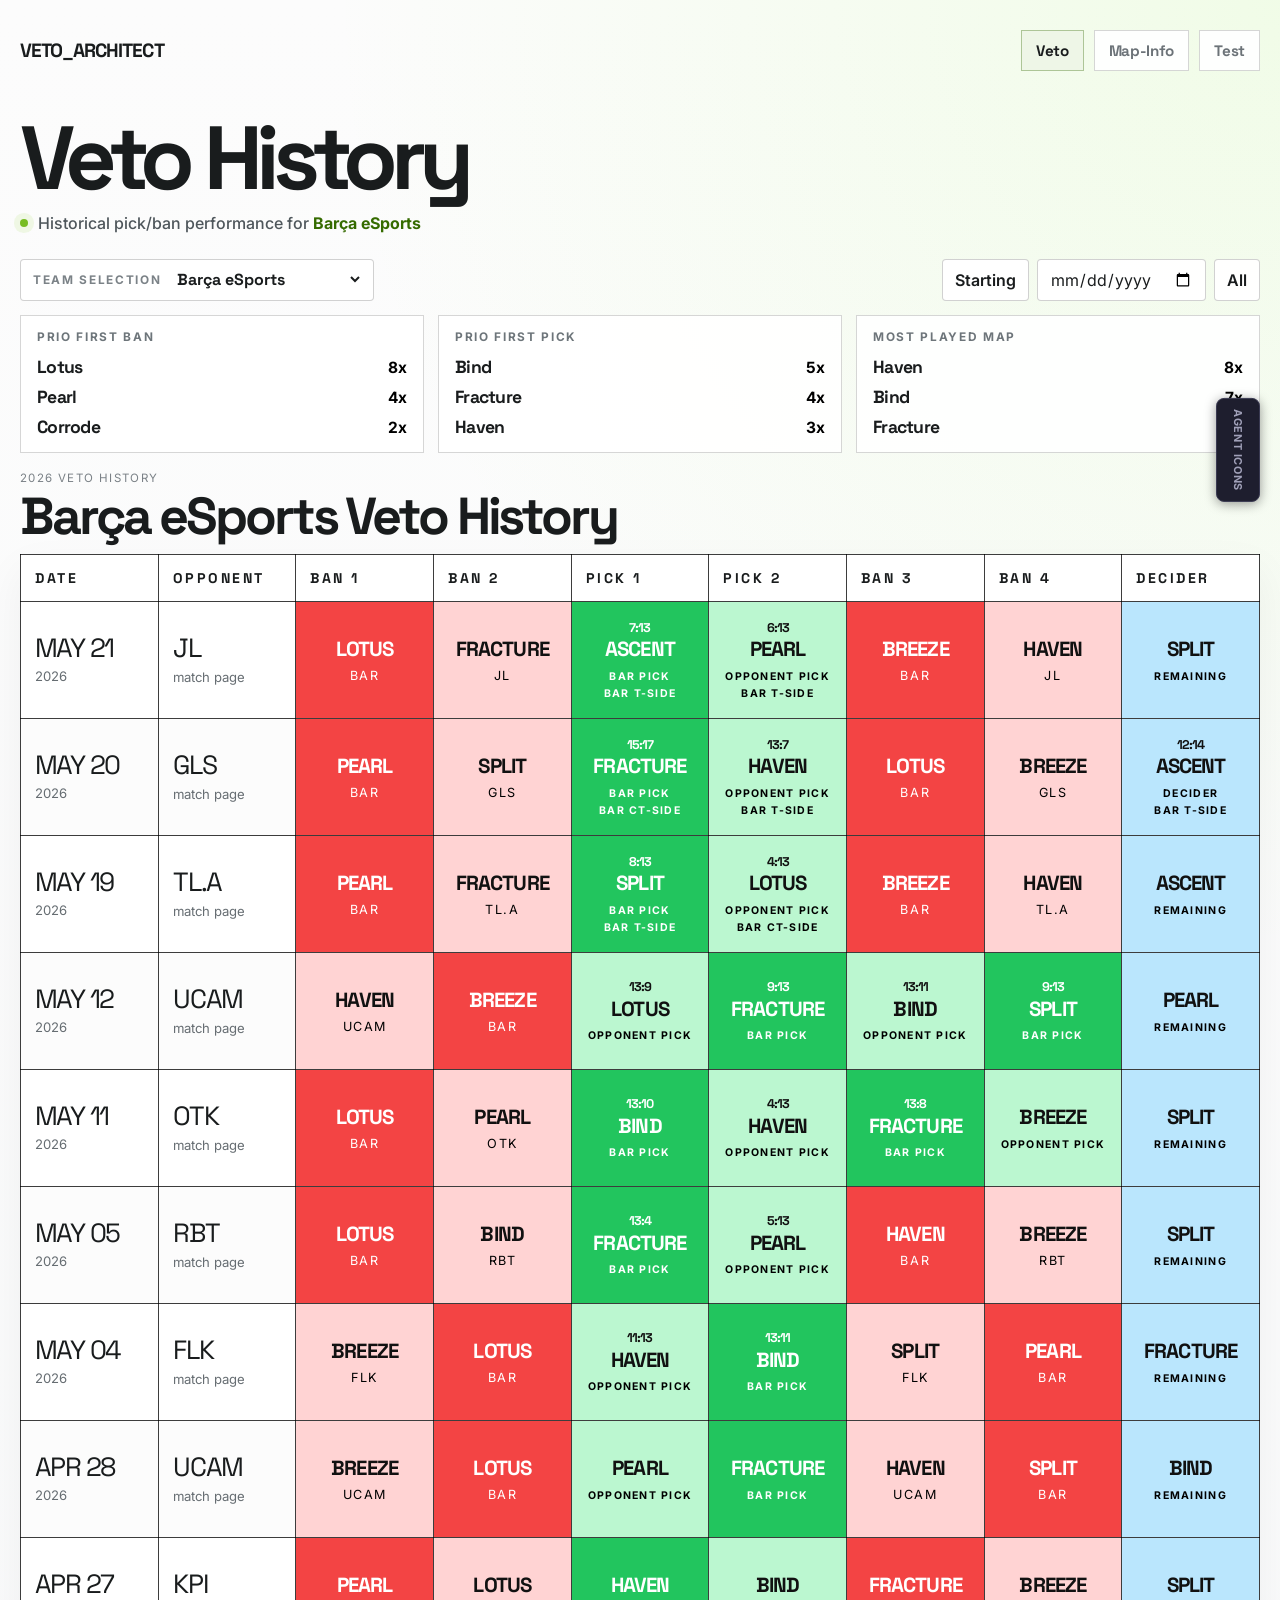
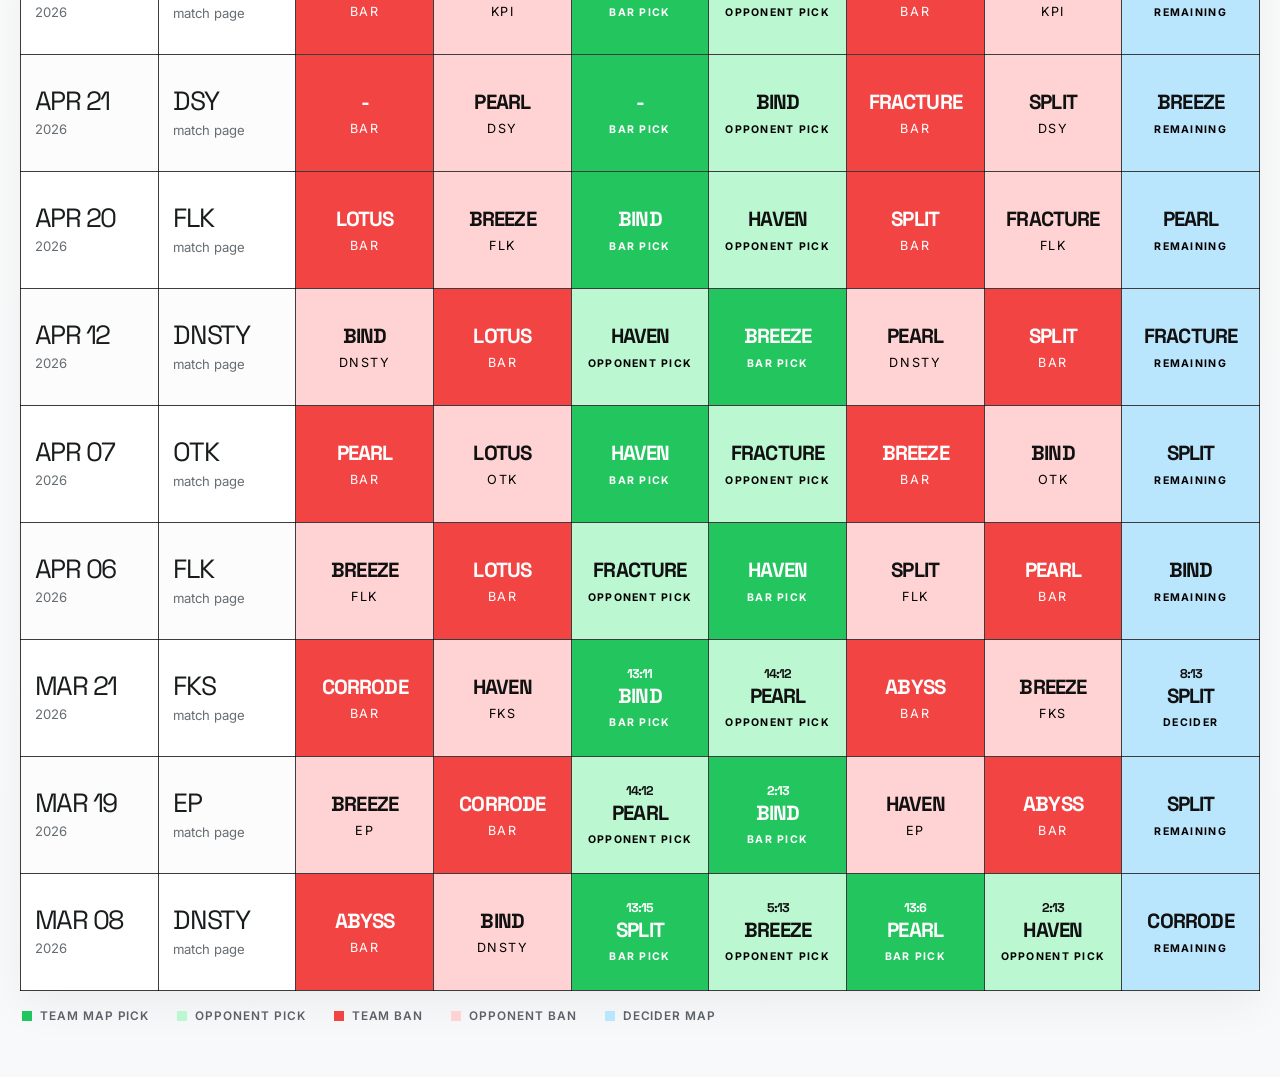
==== commit 6f633f6d: "Add Map-Info tabs for MDR, MISA, PLM, AQD, GHO; remove WIP from team selection - Fetched match data " ====
--- a/index.html
+++ b/index.html
@@ -227,7 +227,12 @@
     <script src="./bjk-map-control-data.js?v=20260513c"></script>
     <script src="./rb-map-control-data.js?v=20260513c"></script>
     <script src="./ucam-map-control-data.js?v=20260513c"></script>
+    <script src="./mdr-map-control-data.js?v=20260601a"></script>
+    <script src="./misa-map-control-data.js?v=20260601a"></script>
+    <script src="./plm-map-control-data.js?v=20260601a"></script>
+    <script src="./aqd-map-control-data.js?v=20260601a"></script>
+    <script src="./gho-map-control-data.js?v=20260601a"></script>
     <button type="button" id="agent-icon-btn" class="agent-icon-fab hidden" aria-label="Toggle agent icons">AGENT ICONS</button>
-    <script src="./app.js?v=20260513c"></script>
+    <script src="./app.js?v=20260601a"></script>
   </body>
 </html>
--- a/styles.css
+++ b/styles.css
@@ -939,6 +939,19 @@
   color: #0d7c4b;
 }
 
+.retake-pp-toggle {
+  color: #7c5c1a;
+  background: rgba(251, 191, 36, 0.15);
+  border-color: rgba(251, 191, 36, 0.4);
+  margin-left: auto;
+}
+
+.retake-pp-toggle--active {
+  background: rgba(251, 146, 60, 0.9);
+  color: #1a0f00;
+  border-color: #f97316;
+}
+
 .retake-site-tag {
   position: absolute;
   z-index: 4;
@@ -1361,6 +1374,21 @@
   margin-top: 18px;
 }
 
+#defensive-sample-card {
+  position: fixed;
+  right: 16px;
+  top: 16px;
+  width: 210px;
+  margin-top: 0;
+  z-index: 100;
+  box-shadow: 0 4px 16px rgba(0, 0, 0, 0.18);
+}
+
+#defensive-sample-card .sample-chip-list {
+  flex-direction: column;
+  flex-wrap: nowrap;
+}
+
 .map-sample-label {
   margin: 0 0 12px;
   color: #70777c;
@@ -1385,6 +1413,22 @@
   background: #f4f6f7;
   font-size: 0.82rem;
   color: #303538;
+}
+
+.sample-chip--toggle {
+  cursor: pointer;
+  font-family: inherit;
+  transition: opacity 0.15s, background 0.15s;
+}
+
+.sample-chip--toggle:hover {
+  background: #e4e8ea;
+}
+
+.sample-chip--toggle.off {
+  opacity: 0.35;
+  text-decoration: line-through;
+  background: #f4f6f7;
 }
 
 .data-error-bar {
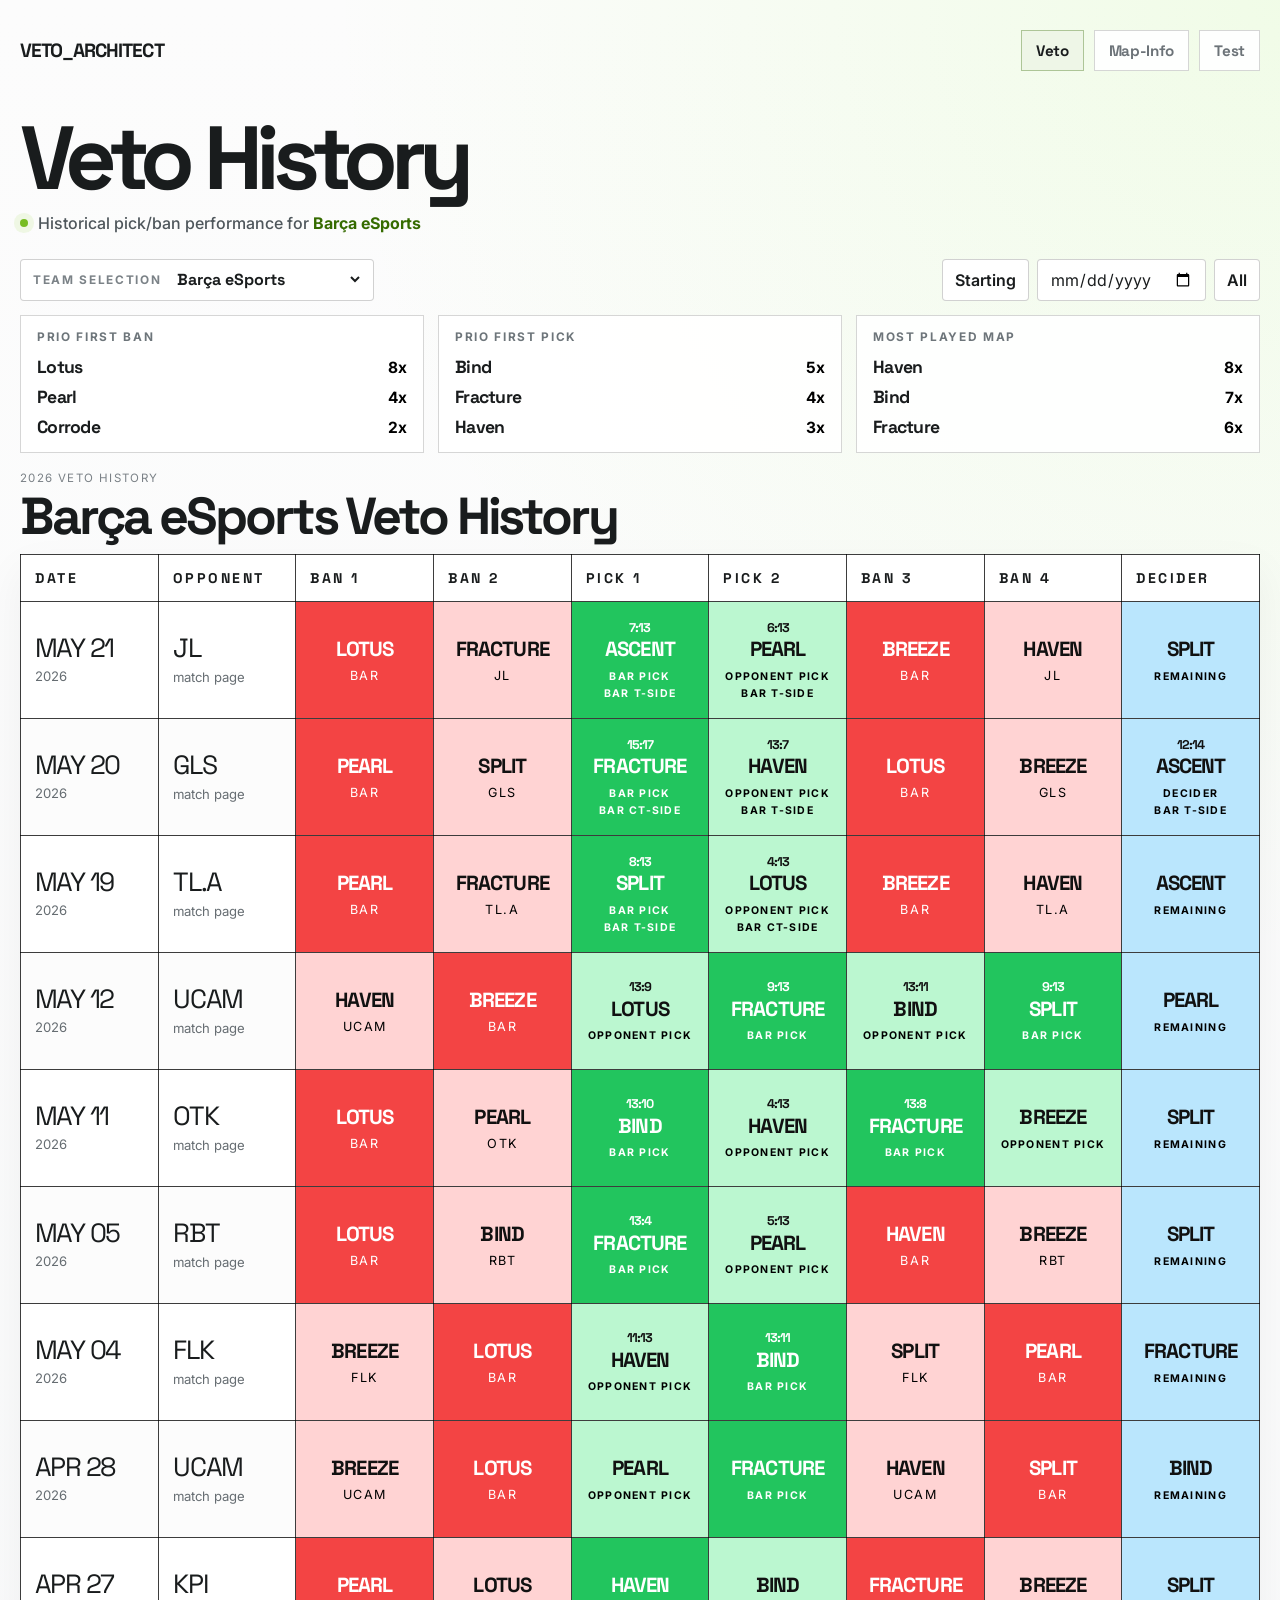
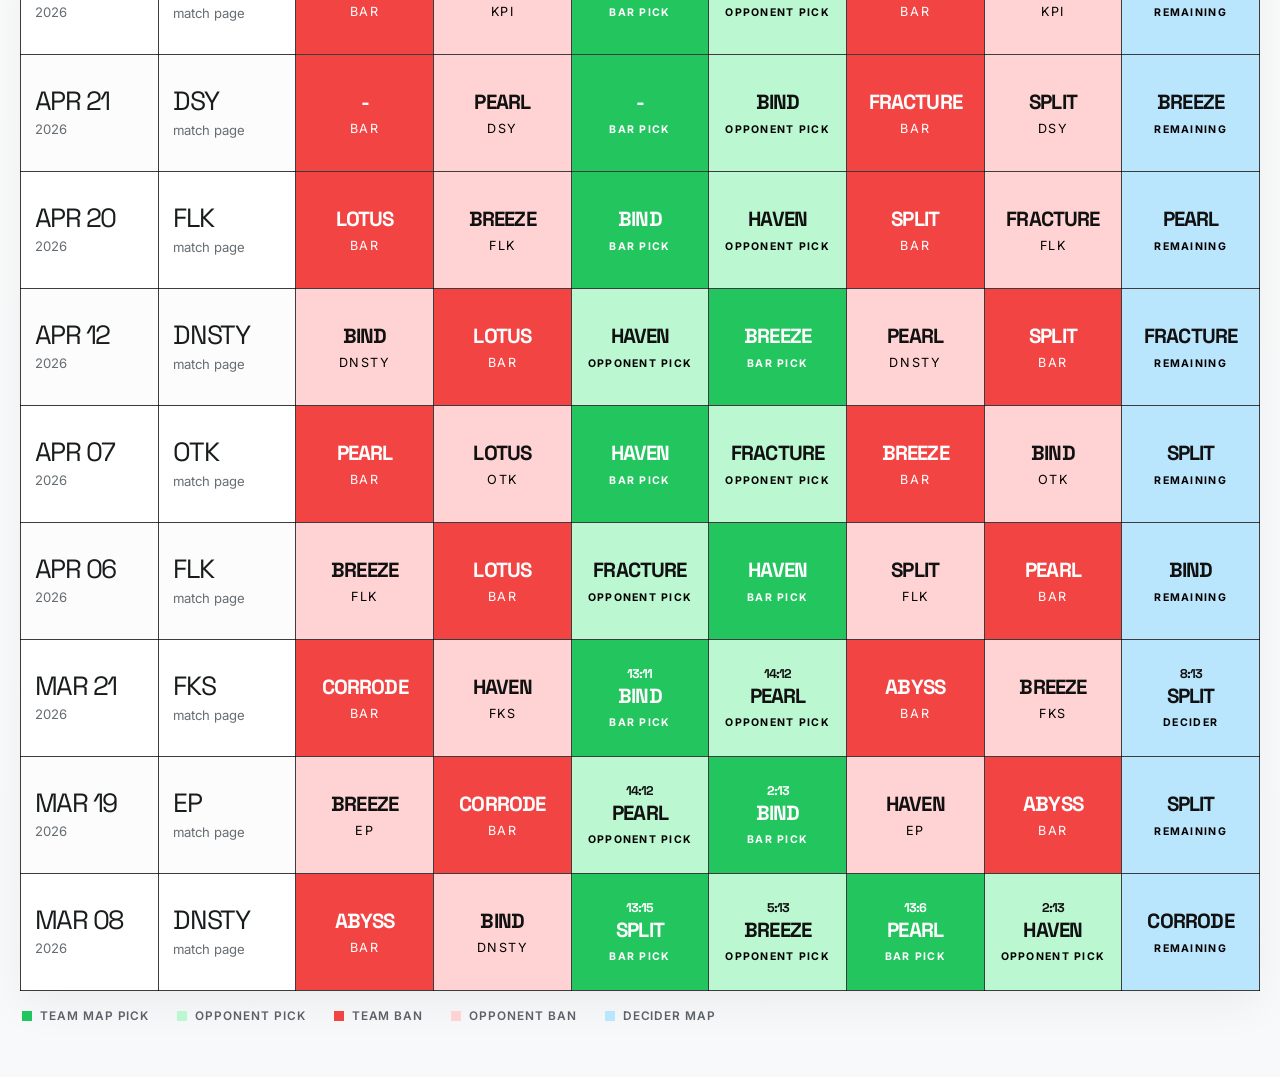
==== commit eb1f1791: "Bump CSS version to bust cache for plant site filter styles" ====
--- a/index.html
+++ b/index.html
@@ -10,7 +10,7 @@
       href="https://fonts.googleapis.com/css2?family=Space+Grotesk:wght@500;700&family=Inter:wght@400;500;600;700&display=swap"
       rel="stylesheet"
     />
-    <link rel="stylesheet" href="./styles.css?v=20260416d" />
+    <link rel="stylesheet" href="./styles.css?v=20260607a" />
   </head>
   <body>
     <div class="page-shell">
--- a/styles.css
+++ b/styles.css
@@ -1378,7 +1378,9 @@
   position: fixed;
   right: 16px;
   top: 16px;
-  width: 210px;
+  width: 190px;
+  padding: 14px 16px;
+  transition: top 0.1s ease;
   margin-top: 0;
   z-index: 100;
   box-shadow: 0 4px 16px rgba(0, 0, 0, 0.18);
@@ -1387,6 +1389,96 @@
 #defensive-sample-card .sample-chip-list {
   flex-direction: column;
   flex-wrap: nowrap;
+}
+
+#defensive-sample-card .map-sample-label {
+  font-size: 0.68rem;
+  margin-bottom: 10px;
+}
+
+#defensive-sample-card .sample-chip {
+  font-size: 0.74rem;
+  padding: 5px 9px;
+  min-height: 27px;
+}
+
+.sample-plant-filter {
+  margin-top: 10px;
+  padding-top: 10px;
+  border-top: 1px solid rgba(0, 0, 0, 0.12);
+}
+
+.sample-plant-label {
+  font-size: 0.62rem;
+  font-weight: 700;
+  letter-spacing: 0.12em;
+  text-transform: uppercase;
+  color: rgba(0, 0, 0, 0.4);
+  margin: 0 0 6px;
+}
+
+.sample-plant-btns {
+  display: flex;
+  gap: 6px;
+}
+
+.sample-plant-btn {
+  flex: 1;
+  padding: 4px 6px;
+  font-size: 0.72rem;
+  font-family: inherit;
+  font-weight: 700;
+  border: 1.5px solid rgba(0, 0, 0, 0.2);
+  border-radius: 4px;
+  background: rgba(0, 0, 0, 0.05);
+  color: rgba(0, 0, 0, 0.6);
+  cursor: pointer;
+  letter-spacing: 0.04em;
+  transition: background 0.15s, color 0.15s, border-color 0.15s;
+}
+
+.sample-plant-btn:hover {
+  background: rgba(0, 0, 0, 0.1);
+  color: rgba(0, 0, 0, 0.85);
+}
+
+.sample-plant-btn.active {
+  background: #dbeafe;
+  border-color: #60a5fa;
+  color: #1d4ed8;
+}
+
+.sample-agent-btn {
+  display: block;
+  width: 100%;
+  margin-top: 10px;
+  padding: 5px 9px;
+  background: #1e1e2e;
+  color: #a0a0b8;
+  border: 1.5px solid #3a3a52;
+  border-radius: 6px;
+  font: inherit;
+  font-size: 0.68rem;
+  font-weight: 700;
+  letter-spacing: 0.06em;
+  text-transform: uppercase;
+  cursor: pointer;
+  transition: background 0.15s, color 0.15s, border-color 0.15s;
+}
+
+.sample-agent-btn:hover {
+  background: #2a2a3e;
+  color: #c8c8e0;
+}
+
+.sample-agent-btn.active {
+  background: #4f46e5;
+  color: #fff;
+  border-color: #4f46e5;
+}
+
+.agent-icon-fab {
+  display: none;
 }
 
 .map-sample-label {
